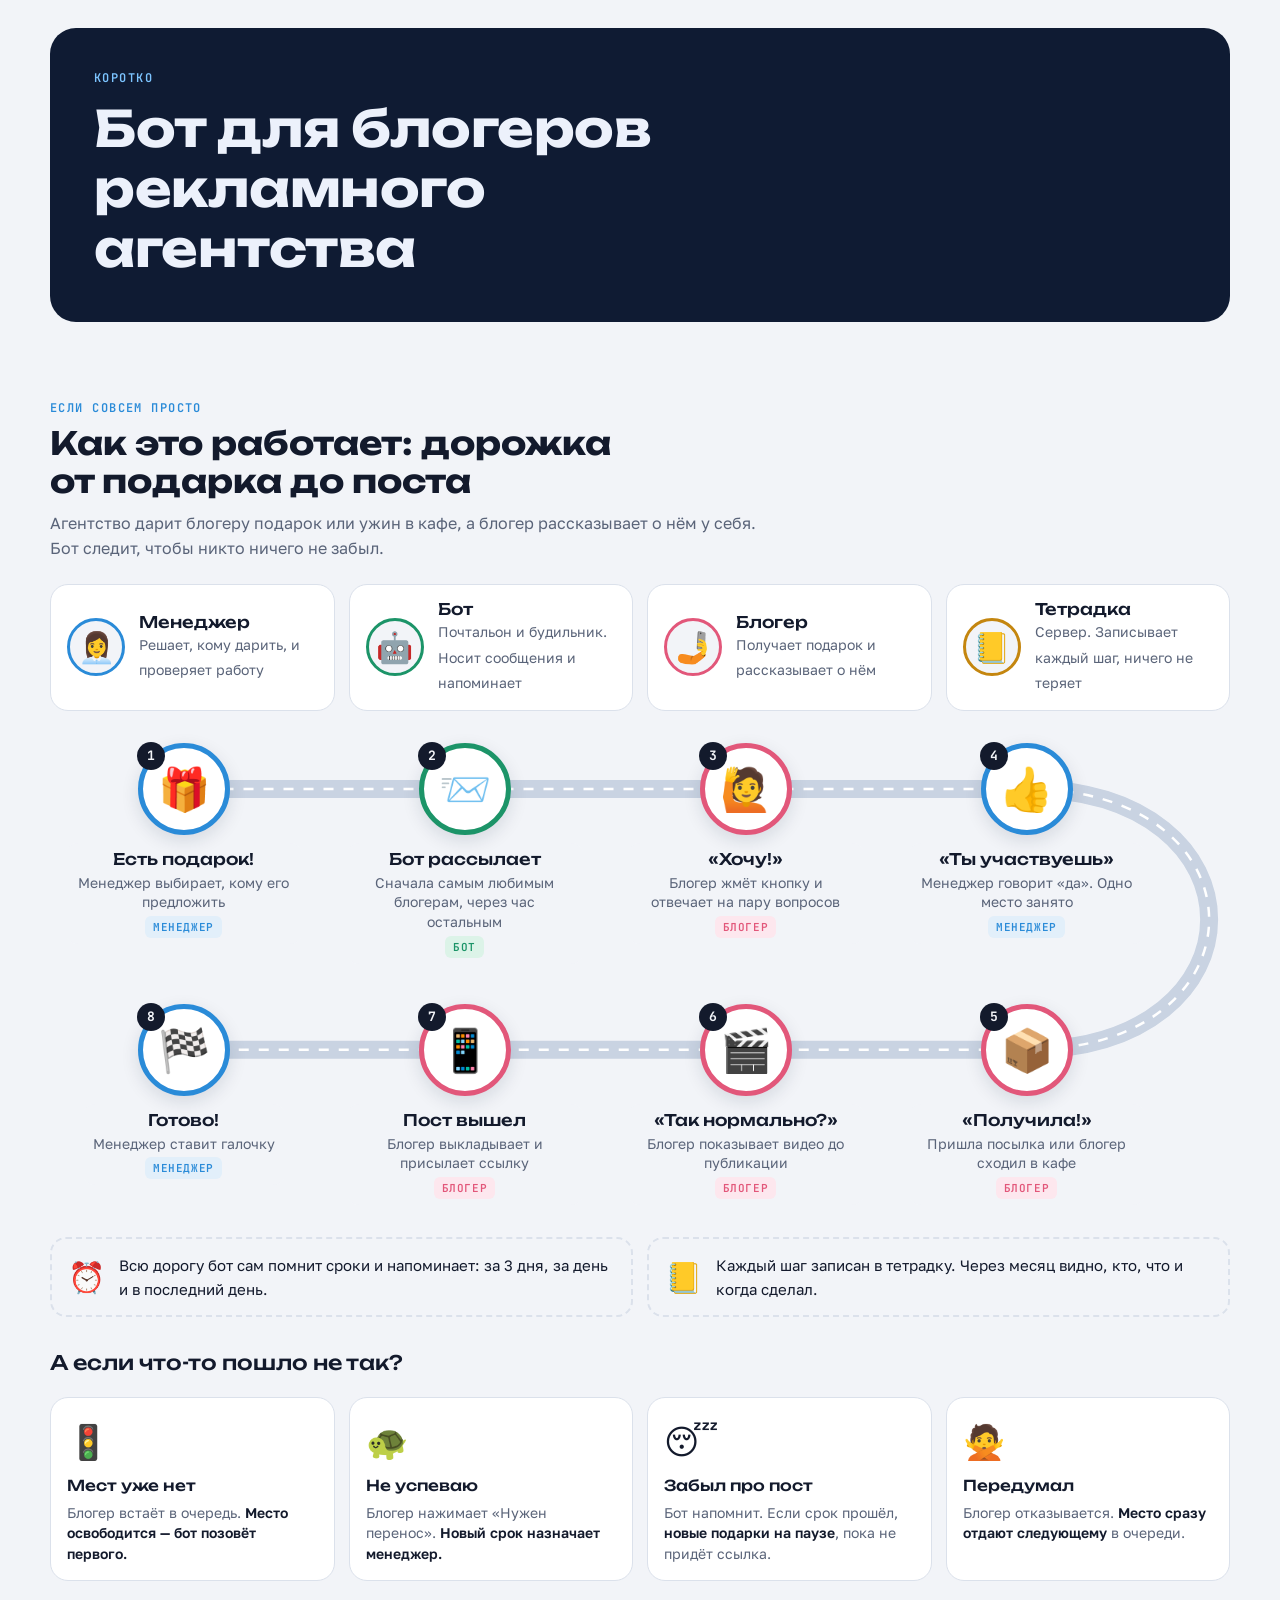
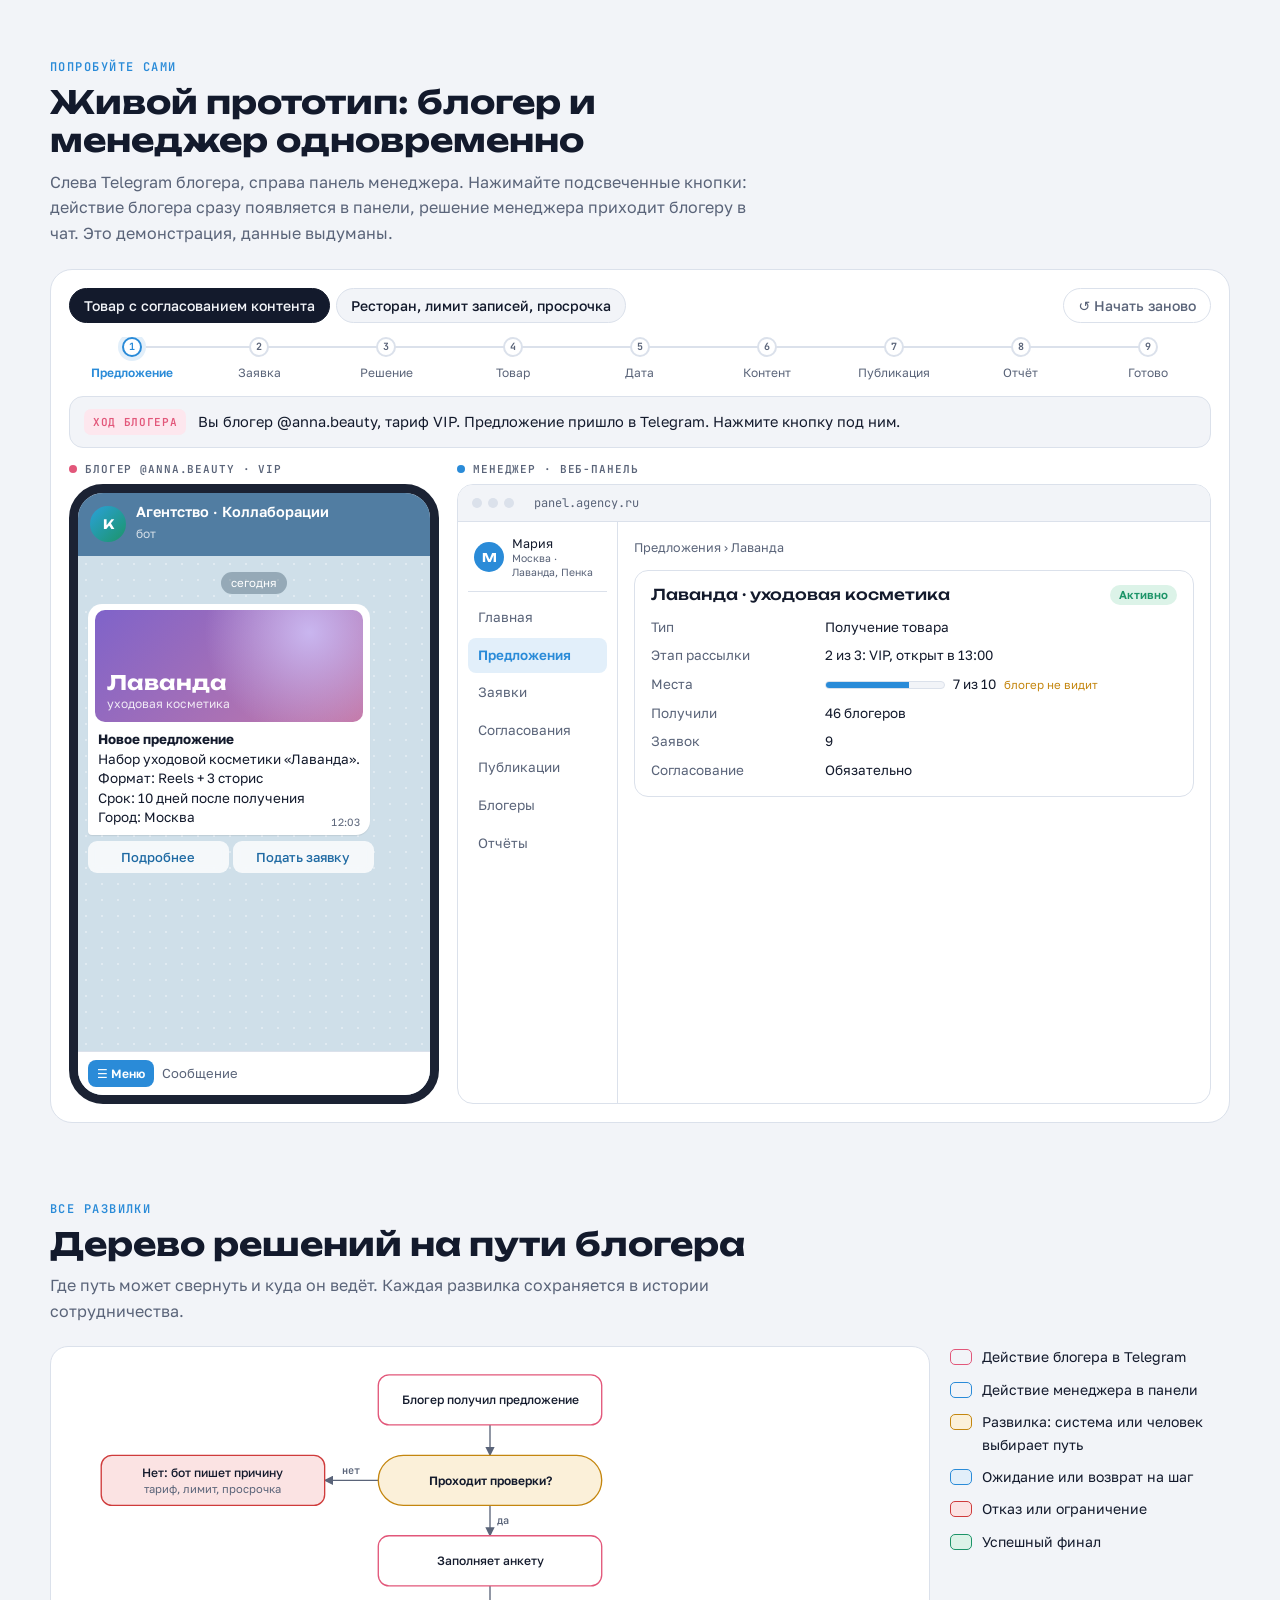
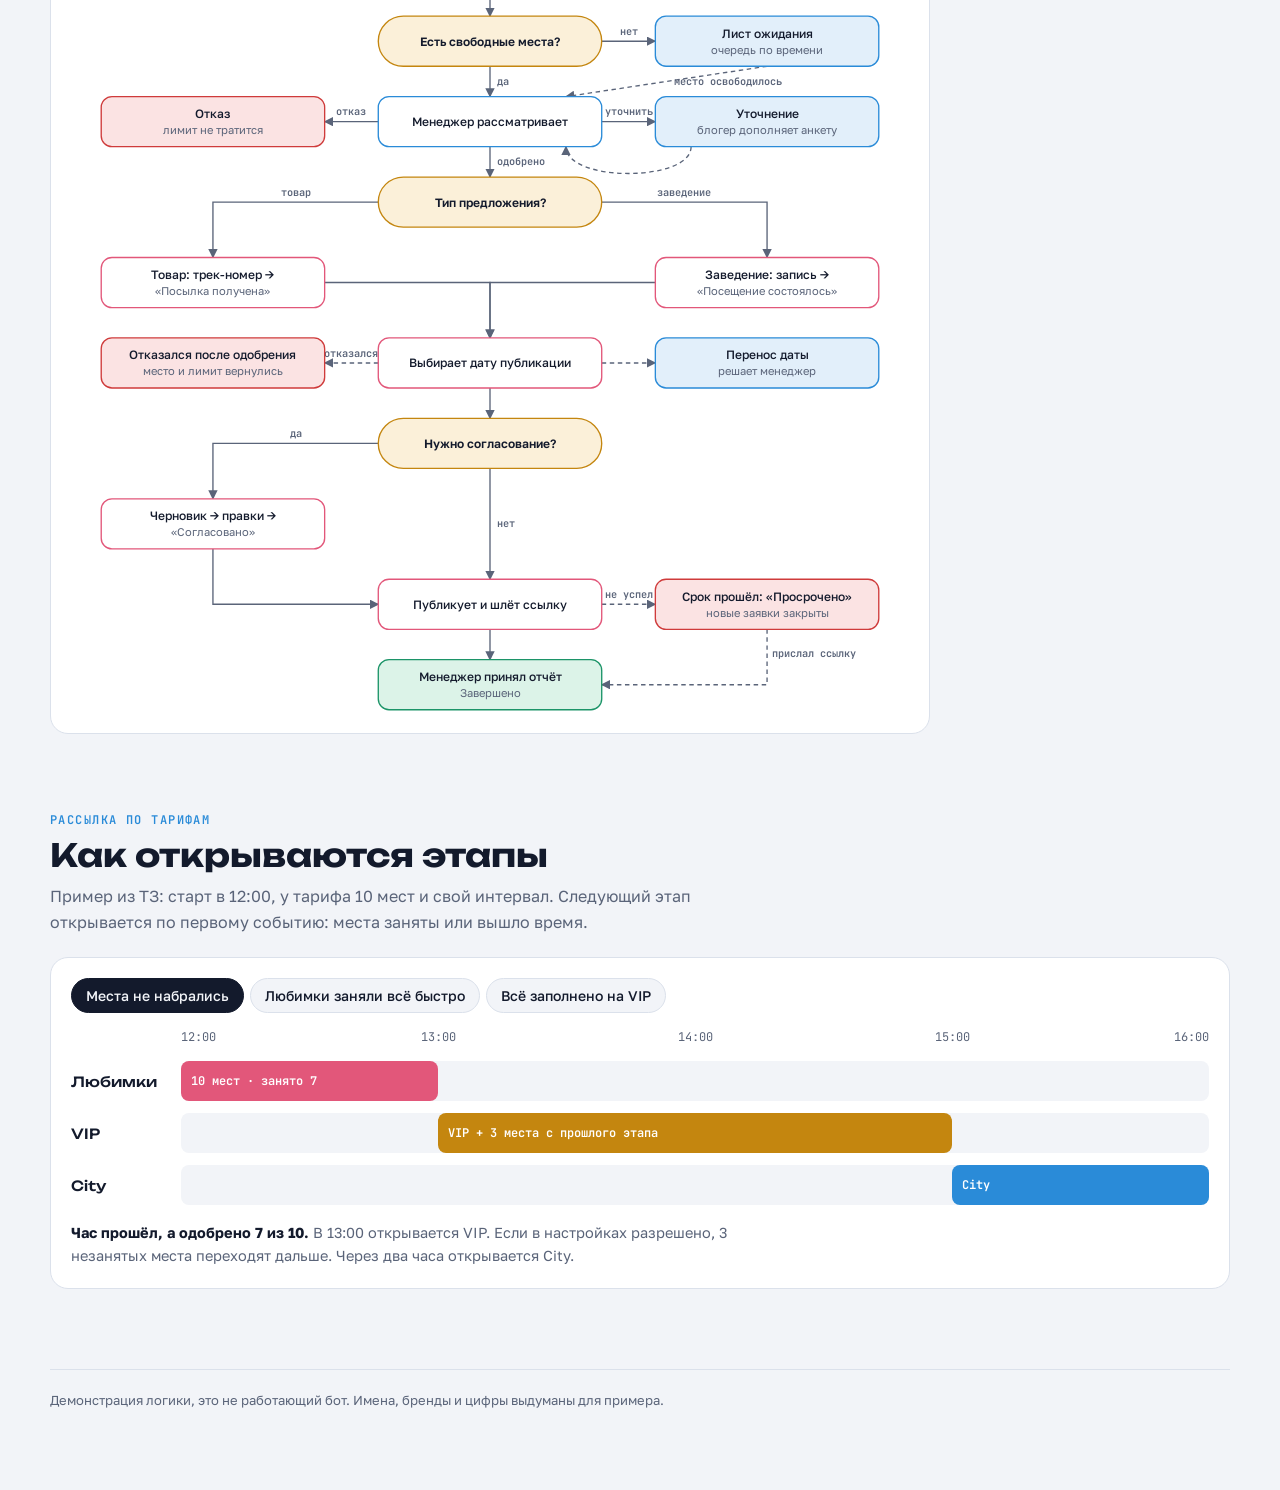
==== short/index.html @ 512594c7 "Короткая версия презентации: дорожка, прототип, дерево, этапы рассылки Co-Authored-By: Claude Opus 5" ====
<!doctype html>
<html lang="ru">
<head>
<meta charset="utf-8">
<meta name="viewport" content="width=device-width, initial-scale=1, viewport-fit=cover">
<style>body{margin:0}[hidden]{display:none!important}img{max-width:100%}</style>
</head>
<body>
<title>Бот для блогеров: коротко</title>
<meta name="claude:viewport-fit-sides" content="cover">
<link rel="preconnect" href="https://fonts.googleapis.com">
<link rel="stylesheet" href="https://fonts.googleapis.com/css2?family=Unbounded:wght@500;700&family=Golos+Text:wght@400;500;600&family=JetBrains+Mono:wght@400;600&display=swap">
<style>
/* Layout: тёмная «карта экосистемы» сверху, затем живой прототип (телефон + панель), карты путей по ролям, дерево развилок, справка */
:root{
  --bg:#f2f4f8; --surface:#ffffff; --ink:#131a2c; --muted:#5a6479; --line:#dbe1eb;
  --sky:#2a8bd8; --sky-soft:#e2effa;
  --coral:#e2577a; --coral-soft:#fde7ee;
  --gold:#c4860f; --gold-soft:#fbf0d9;
  --mint:#1c9468; --mint-soft:#dcf3e8;
  --red:#cf3b3b; --red-soft:#fbe3e3;
  --hero:#0f1b33; --hero-ink:#ecf1fb; --hero-mut:#9eb0cd; --hero-box:rgba(255,255,255,.06); --hero-line:rgba(255,255,255,.16);
  --road:#c9d3e2; --frame:#1b2233; --tg-head:#517da2; --chat:#cfdfe9; --chat-dot:rgba(255,255,255,.35);
  --bubble:#ffffff; --bubble-me:#e1f7cb; --ik:rgba(255,255,255,.78); --ik-ink:#1f6aa3; --sep:rgba(40,70,90,.35);
  --f-display:"Unbounded","Golos Text",system-ui,sans-serif;
  --f-body:"Golos Text",system-ui,-apple-system,"Segoe UI",sans-serif;
  --f-mono:"JetBrains Mono",ui-monospace,Consolas,monospace;
}
@media (prefers-color-scheme:dark){:root:not([data-theme="light"]){
  --bg:#0e121b; --surface:#161c29; --ink:#e6eaf3; --muted:#98a2b7; --line:#283044;
  --sky:#5aaef0; --sky-soft:#152f48; --coral:#f07b98; --coral-soft:#3a1c26;
  --gold:#e2a93b; --gold-soft:#35280e; --mint:#4cc797; --mint-soft:#113226; --red:#ef6b6b; --red-soft:#391616;
  --hero:#0a1426; --frame:#05080f; --tg-head:#24364a; --chat:#0f1a26; --chat-dot:rgba(255,255,255,.04); --road:#2c3850;
  --bubble:#1d2b3a; --bubble-me:#2b5278; --ik:rgba(120,170,220,.16); --ik-ink:#9fd0ff; --sep:rgba(0,0,0,.45); color-scheme:dark}}
:root[data-theme="dark"]{
  --bg:#0e121b; --surface:#161c29; --ink:#e6eaf3; --muted:#98a2b7; --line:#283044;
  --sky:#5aaef0; --sky-soft:#152f48; --coral:#f07b98; --coral-soft:#3a1c26;
  --gold:#e2a93b; --gold-soft:#35280e; --mint:#4cc797; --mint-soft:#113226; --red:#ef6b6b; --red-soft:#391616;
  --hero:#0a1426; --frame:#05080f; --tg-head:#24364a; --chat:#0f1a26; --chat-dot:rgba(255,255,255,.04); --road:#2c3850;
  --bubble:#1d2b3a; --bubble-me:#2b5278; --ik:rgba(120,170,220,.16); --ik-ink:#9fd0ff; --sep:rgba(0,0,0,.45); color-scheme:dark}

*{box-sizing:border-box}
body{background:var(--bg);color:var(--ink);font:16px/1.6 var(--f-body);
  padding-left:max(16px,env(safe-area-inset-left,0px));padding-right:max(16px,env(safe-area-inset-right,0px))}
.wrap{max-width:1180px;margin:0 auto;padding-block:28px 80px;display:flex;flex-direction:column;gap:80px}
h1,h2,h3{font-family:var(--f-display);text-wrap:balance;line-height:1.2;margin:0}
h1{font-size:clamp(28px,4.6vw,50px);font-weight:700;letter-spacing:-.01em}
h2{font-size:clamp(22px,3vw,32px);font-weight:700}
h3{font-size:16px;font-weight:500}
p{margin:0}
button{font-family:inherit}
:focus-visible{outline:2px solid var(--sky);outline-offset:2px}
.eyebrow{font:600 12px/1 var(--f-mono);letter-spacing:.12em;text-transform:uppercase;color:var(--sky)}
section{display:flex;flex-direction:column;gap:22px}
.sec-head{display:flex;flex-direction:column;gap:10px;max-width:72ch}
.sec-head p{color:var(--muted)}
.pill{font:600 11.5px var(--f-body);padding:3px 9px;border-radius:999px;white-space:nowrap;display:inline-block}
.p-new{background:var(--sky-soft);color:var(--sky)} .p-wait{background:var(--gold-soft);color:var(--gold)}
.p-ok{background:var(--mint-soft);color:var(--mint)} .p-bad{background:var(--red-soft);color:var(--red)} .p-mut{background:var(--bg);color:var(--muted);border:1px solid var(--line)}

/* ===== HERO / ЭКОСИСТЕМА ===== */
.hero{background:var(--hero);color:var(--hero-ink);border-radius:26px;padding:clamp(22px,4vw,44px);display:flex;flex-direction:column;gap:34px;color-scheme:dark}
.hero .eyebrow{color:#7cc4ff}
.hero-top{display:grid;grid-template-columns:1.3fr 1fr;gap:28px;align-items:end}
.hero-top p{color:var(--hero-mut);font-size:17px;max-width:56ch}
.hero-top>div{display:flex;flex-direction:column;gap:14px;min-width:0}
.eco{display:grid;grid-template-columns:1fr 70px 1.35fr 70px 1fr 70px 1fr;align-items:stretch}
.node{background:var(--hero-box);border:1px solid var(--hero-line);border-radius:16px;padding:16px;display:flex;flex-direction:column;gap:10px;min-width:0}
.node h3{font-size:14px;color:var(--hero-ink)}
.node .sub{font-size:12.5px;color:var(--hero-mut)}
.node.core{background:rgba(124,196,255,.08);border-color:rgba(124,196,255,.35)}
.ppl{display:flex;flex-direction:column;gap:8px}
.ppl div{display:flex;gap:10px;align-items:center;font-size:13.5px}
.av{width:30px;height:30px;border-radius:50%;display:grid;place-items:center;font:700 12px var(--f-display);color:#fff;flex:0 0 30px}
.av.a{background:#e7ecf6;color:#0f1b33} .av.m{background:#2a8bd8} .av.b{background:#e2577a} .av.t{background:#2aa1da}
.mods{display:flex;flex-wrap:wrap;gap:6px}
.mods span{font-size:12px;padding:4px 8px;border-radius:7px;background:rgba(255,255,255,.07);border:1px solid var(--hero-line)}
.link{display:flex;flex-direction:column;align-items:center;justify-content:center;gap:4px;font:600 10.5px var(--f-mono);color:var(--hero-mut);text-transform:uppercase;letter-spacing:.06em;text-align:center}
.link i{display:block;width:100%;height:2px;background:linear-gradient(90deg,transparent,#7cc4ff,transparent);position:relative}
.link i::before,.link i::after{content:"";position:absolute;top:-4px;border:5px solid transparent}
.link i::after{right:0;border-left-color:#7cc4ff;border-right:0}
.link i::before{left:0;border-right-color:#7cc4ff;border-left:0}
.eco-bottom{display:grid;grid-template-columns:repeat(3,1fr);gap:12px}
.eco-bottom div{border:1px dashed var(--hero-line);border-radius:12px;padding:12px 14px;font-size:13px;color:var(--hero-mut)}
.eco-bottom b{color:var(--hero-ink);font-weight:600;display:block;margin-bottom:2px}
.packets{position:absolute;inset:0;pointer-events:none}

/* ===== ПРОСТАЯ ДОРОЖКА ===== */
.cast{display:grid;grid-template-columns:repeat(4,1fr);gap:14px}
.who{display:flex;gap:14px;align-items:center;background:var(--surface);border:1px solid var(--line);border-radius:18px;padding:14px 16px;min-width:0}
.who .face{flex:0 0 58px;height:58px;border-radius:50%;display:grid;place-items:center;font-size:30px;border:3px solid;background:var(--bg)}
.who b{font:500 16px var(--f-display);display:block}
.who span{font-size:14px;color:var(--muted);line-height:1.4}
.road{position:relative;display:grid;grid-template-columns:repeat(4,1fr);row-gap:40px;column-gap:14px;padding:10px 70px 10px 0}
.road svg.path{position:absolute;inset:0;width:100%;height:100%;overflow:visible;pointer-events:none;z-index:0}
.road .base{stroke:var(--road);stroke-width:18;fill:none;stroke-linecap:round}
.road .dash{stroke:var(--surface);stroke-width:2.5;fill:none;stroke-dasharray:10 10;animation:march 1.2s linear infinite}
@keyframes march{to{stroke-dashoffset:-20}}
.stop{position:relative;z-index:1;display:flex;flex-direction:column;align-items:center;text-align:center;gap:8px;min-width:0}
.stop .ico{width:92px;height:92px;border-radius:50%;display:grid;place-items:center;font-size:42px;background:var(--surface);border:5px solid var(--sky);box-shadow:0 6px 18px rgba(20,30,60,.12);position:relative}
.stop .ico em{position:absolute;top:-6px;left:-6px;width:28px;height:28px;border-radius:50%;background:var(--ink);color:var(--bg);font:700 13px/28px var(--f-mono);font-style:normal}
.stop[data-w="b"] .ico{border-color:var(--coral)} .stop[data-w="t"] .ico{border-color:var(--mint)}
.stop .txt{background:var(--bg);border-radius:12px;padding:6px 10px;display:flex;flex-direction:column;gap:4px;align-items:center}
.stop b{font:500 16px/1.25 var(--f-display)}
.stop p{font-size:14px;color:var(--muted);line-height:1.4;max-width:24ch}
.tag{font:600 11px var(--f-mono);letter-spacing:.06em;text-transform:uppercase;padding:4px 8px;border-radius:6px}
.tag.m{background:var(--sky-soft);color:var(--sky)} .tag.b{background:var(--coral-soft);color:var(--coral)} .tag.t{background:var(--mint-soft);color:var(--mint)}
.road .stop:nth-child(6){grid-row:2;grid-column:4} .road .stop:nth-child(7){grid-row:2;grid-column:3}
.road .stop:nth-child(8){grid-row:2;grid-column:2} .road .stop:nth-child(9){grid-row:2;grid-column:1}
.always{display:grid;grid-template-columns:1fr 1fr;gap:14px}
.always div{display:flex;gap:14px;align-items:center;border:2px dashed var(--line);border-radius:16px;padding:14px 16px;font-size:15px}
.always i{font-style:normal;font-size:30px}
.oops{display:grid;grid-template-columns:repeat(4,1fr);gap:14px}
.oops div{background:var(--surface);border:1px solid var(--line);border-radius:18px;padding:16px;display:flex;flex-direction:column;gap:8px;min-width:0}
.oops i{font-style:normal;font-size:34px}
.oops b{font:500 15px var(--f-display)}
.oops p{font-size:14px;color:var(--muted);line-height:1.45}
.oops p strong{color:var(--ink);font-weight:600}
@media (max-width:900px){
  .cast,.oops{grid-template-columns:1fr 1fr}
  .always{grid-template-columns:1fr}
  .road{grid-template-columns:1fr;row-gap:22px;padding:0}
  .road .stop:nth-child(n){grid-row:auto;grid-column:1}
  .stop{flex-direction:row;text-align:left;align-items:center}
  .stop .ico{flex:0 0 76px;width:76px;height:76px;font-size:34px}
  .stop .ico em{left:auto;right:-6px}
  .stop .txt{align-items:flex-start}
  .stop p{max-width:none}
}
@media (max-width:520px){.cast,.oops{grid-template-columns:1fr}}

/* ===== ПРОТОТИП ===== */
.sim{background:var(--surface);border:1px solid var(--line);border-radius:22px;padding:18px;display:flex;flex-direction:column;gap:14px}
.sim-top{display:flex;flex-wrap:wrap;gap:10px;align-items:center;justify-content:space-between}
.seg{display:flex;gap:6px;flex-wrap:wrap}
.seg button{font:500 14px var(--f-body);padding:8px 14px;border-radius:999px;border:1px solid var(--line);background:var(--bg);color:var(--ink);cursor:pointer}
.seg button[aria-pressed="true"]{background:var(--ink);color:var(--bg);border-color:var(--ink)}
.restart{font:500 14px var(--f-body);padding:8px 14px;border-radius:999px;border:1px solid var(--line);background:transparent;color:var(--muted);cursor:pointer}
.progress-scroll{overflow-x:auto}
.progress{display:grid;grid-template-columns:repeat(9,minmax(78px,1fr));min-width:700px}
.pg{display:flex;flex-direction:column;align-items:center;gap:6px;font-size:12px;color:var(--muted);position:relative;text-align:center}
.pg::before{content:"";position:absolute;top:9px;left:-50%;width:100%;height:2px;background:var(--line);z-index:0}
.pg:first-child::before{content:none}
.pg i{width:20px;height:20px;border-radius:50%;border:2px solid var(--line);background:var(--surface);z-index:1;display:grid;place-items:center;font:700 10px var(--f-mono);font-style:normal}
.pg.done{color:var(--ink)} .pg.done i{background:var(--mint);border-color:var(--mint);color:#fff}
.pg.done::before,.pg.cur::before{background:var(--mint)}
.pg.cur{color:var(--sky);font-weight:600} .pg.cur i{border-color:var(--sky);box-shadow:0 0 0 4px var(--sky-soft)}
.pg.skip{opacity:.45;text-decoration:line-through}
.hintbar{display:flex;gap:12px;align-items:center;padding:12px 14px;border-radius:14px;background:var(--bg);border:1px solid var(--line);min-height:52px}
.turn{font:600 11px var(--f-mono);letter-spacing:.06em;text-transform:uppercase;padding:6px 9px;border-radius:7px;white-space:nowrap}
.turn.b{background:var(--coral-soft);color:var(--coral)} .turn.m{background:var(--sky-soft);color:var(--sky)} .turn.e{background:var(--mint-soft);color:var(--mint)}
.hint{font-size:14.5px}
.sim-body{display:grid;grid-template-columns:minmax(300px,370px) minmax(0,1fr);gap:18px;align-items:start}
.side-label{font:600 11px var(--f-mono);letter-spacing:.08em;text-transform:uppercase;color:var(--muted);margin-bottom:8px;display:flex;align-items:center;gap:8px}
.side-label i{width:8px;height:8px;border-radius:50%}

/* телефон */
.tgp{border:9px solid var(--frame);border-radius:34px;overflow:hidden;display:flex;flex-direction:column;height:620px;background:var(--chat)}
.tgp-head{background:var(--tg-head);color:#fff;display:flex;gap:10px;padding:10px 12px;align-items:center}
.tgp-head .av{width:36px;height:36px;flex-basis:36px;background:linear-gradient(135deg,#2aa1da,#1c9468);font-size:13px}
.tgp-head b{font-size:14.5px;font-weight:600;display:block;line-height:1.2}
.tgp-head small{font-size:12px;opacity:.75}
.tgp-chat{flex:1;overflow-y:auto;padding:12px 10px;display:flex;flex-direction:column;gap:6px;
  background-color:var(--chat);background-image:radial-gradient(var(--chat-dot) 1.2px,transparent 1.3px);background-size:16px 16px;scroll-behavior:smooth}
.bb{max-width:86%;padding:7px 10px 6px;border-radius:14px;font-size:13.5px;line-height:1.45;color:var(--ink);box-shadow:0 1px 1px rgba(0,0,0,.08);animation:pop .22s ease-out}
.bb.bot{align-self:flex-start;background:var(--bubble);border-bottom-left-radius:4px}
.bb.me{align-self:flex-end;background:var(--bubble-me);border-bottom-right-radius:4px}
.bb .tm{float:right;font-size:10.5px;color:var(--muted);margin:7px 0 -2px 10px;font-variant-numeric:tabular-nums}
.bb i{font-style:italic}
.ikb{align-self:flex-start;width:86%;display:grid;grid-template-columns:repeat(2,1fr);gap:4px;animation:pop .22s ease-out}
.ikb button{background:var(--ik);color:var(--ik-ink);border:0;border-radius:9px;padding:8px 6px;font:500 13px var(--f-body);cursor:pointer;backdrop-filter:blur(4px)}
.ikb button.full{grid-column:1/-1}
.ikb button:hover{filter:brightness(1.08)}
.ikb.used button{opacity:.4;pointer-events:none}
.ikb.live button{animation:glow 1.6s ease-in-out infinite}
.sep{align-self:center;font-size:11.5px;background:var(--sep);color:#fff;padding:2px 10px;border-radius:999px;margin:4px 0}
.typing{align-self:flex-start;background:var(--bubble);border-radius:14px;padding:10px 12px;display:flex;gap:4px}
.typing span{width:6px;height:6px;border-radius:50%;background:var(--muted);animation:blink 1s infinite}
.typing span:nth-child(2){animation-delay:.15s}.typing span:nth-child(3){animation-delay:.3s}
.offer-img{height:112px;border-radius:10px;margin:-1px -3px 8px;display:flex;flex-direction:column;justify-content:flex-end;padding:10px 12px;color:#fff}
.offer-img span{font:700 20px var(--f-display)} .offer-img small{font-size:12px;opacity:.85}
.og{background:radial-gradient(circle at 80% 20%,#c9b6ef,transparent 45%),linear-gradient(135deg,#7f63c9,#c57aa8)}
.or{background:radial-gradient(circle at 75% 25%,#f0c48a,transparent 45%),linear-gradient(135deg,#b06a32,#5a3018)}
.thumb{width:190px;max-width:100%;height:110px;border-radius:10px;background:linear-gradient(135deg,#283a52,#101826);display:grid;place-items:center;color:#fff;font-size:26px;margin-bottom:6px}
.thumb.img{background:linear-gradient(135deg,#e7eef7,#c7d6e8);color:#33465f;font-size:12px}
.fname{font-size:12px;color:var(--muted)}
.tgp-input{display:flex;align-items:center;gap:8px;padding:8px 10px;background:var(--surface);border-top:1px solid var(--line);font-size:13px;color:var(--muted)}
.tgp-input .menu{background:var(--sky);color:#fff;border-radius:8px;padding:4px 9px;font-weight:600;font-size:12px}

/* панель */
.pn{border:1px solid var(--line);border-radius:16px;overflow:hidden;background:var(--surface);display:flex;flex-direction:column;min-width:0;min-height:620px}
.pn-bar{display:flex;gap:6px;align-items:center;padding:10px 14px;border-bottom:1px solid var(--line);font:12px var(--f-mono);color:var(--muted);background:var(--bg)}
.pn-bar i{width:10px;height:10px;border-radius:50%;background:var(--line)}
.pn-grid{display:grid;grid-template-columns:160px minmax(0,1fr);flex:1}
.pn-side{border-right:1px solid var(--line);padding:14px 10px;display:flex;flex-direction:column;gap:2px;font-size:13.5px}
.pn-side .me{display:flex;gap:8px;align-items:center;padding:0 6px 12px;margin-bottom:6px;border-bottom:1px solid var(--line);font-size:12.5px;line-height:1.3}
.pn-side .me small{color:var(--muted);display:block}
.pn-side span.t{padding:7px 10px;border-radius:8px;color:var(--muted);display:flex;justify-content:space-between}
.pn-side span.t.on{background:var(--sky-soft);color:var(--sky);font-weight:600}
.pn-side span.t em{font-style:normal;font:600 11px var(--f-mono);background:var(--coral);color:#fff;border-radius:999px;padding:1px 6px}
.pn-main{padding:16px;display:flex;flex-direction:column;gap:12px;min-width:0}
.pn-main.flash{animation:flash .7s ease-out}
.crumb{font-size:12.5px;color:var(--muted)}
.pcard{border:1px solid var(--line);border-radius:14px;padding:14px 16px;display:flex;flex-direction:column;gap:12px}
.pc-h{display:flex;justify-content:space-between;gap:10px;align-items:center;flex-wrap:wrap}
.pc-h b{font:500 15px var(--f-display)}
dl.kv{display:grid;grid-template-columns:minmax(110px,160px) minmax(0,1fr);gap:7px 14px;margin:0;font-size:13.5px}
dl.kv dt{color:var(--muted)} dl.kv dd{margin:0;min-width:0;overflow-wrap:anywhere}
.seats{display:inline-flex;align-items:center;gap:8px;flex-wrap:wrap}
.seat-bar{width:120px;height:8px;border-radius:99px;background:var(--bg);border:1px solid var(--line);overflow:hidden;display:inline-block}
.seat-bar i{display:block;height:100%;background:var(--sky);transition:width .5s}
.seats em{font-style:normal;font-size:11.5px;color:var(--gold)}
.input{border:1px solid var(--line);border-radius:8px;padding:6px 10px;font:13px var(--f-mono);background:var(--bg);display:inline-block}
.vers{display:flex;gap:10px;flex-wrap:wrap}
.ver{border:1px solid var(--line);border-radius:10px;padding:8px;display:flex;flex-direction:column;gap:4px;font-size:12.5px;width:170px}
.ver .thumb{width:100%;height:80px;font-size:20px;margin:0}
.ver.old{opacity:.6}
.note{font-size:12.5px;color:var(--muted);border-left:3px solid var(--gold);padding-left:10px}
.hist{margin:0;padding-left:18px;font-size:13px;color:var(--muted);display:flex;flex-direction:column;gap:3px;font-variant-numeric:tabular-nums}
.pacts{display:flex;gap:8px;flex-wrap:wrap}
.pacts button{font:600 13.5px var(--f-body);padding:9px 14px;border-radius:10px;border:1px solid var(--line);background:var(--surface);color:var(--ink);cursor:pointer}
.pacts .a-ok{background:var(--mint);border-color:var(--mint);color:#fff}
.pacts .a-warn{background:var(--gold);border-color:var(--gold);color:#fff}
.pacts .a-bad{color:var(--red);border-color:var(--red)}
.pacts.live .a-ok,.pacts.live .a-warn{animation:glow 1.6s ease-in-out infinite}
.mini{width:100%;border-collapse:collapse;font-size:13px}
.mini th{text-align:left;font:600 10.5px var(--f-mono);letter-spacing:.06em;text-transform:uppercase;color:var(--muted);padding:6px 8px;border-bottom:1px solid var(--line)}
.mini td{padding:7px 8px;border-bottom:1px solid var(--line);font-variant-numeric:tabular-nums}
.mini tr.hl td{background:var(--sky-soft)}
.tbl-scroll{overflow-x:auto}

@keyframes pop{from{transform:translateY(6px);opacity:.3}to{transform:none;opacity:1}}
@keyframes glow{0%,100%{box-shadow:0 0 0 0 rgba(42,139,216,0)}50%{box-shadow:0 0 0 5px rgba(42,139,216,.28)}}
@keyframes blink{0%,100%{opacity:.25}50%{opacity:1}}
@keyframes flash{from{background:var(--sky-soft)}to{background:transparent}}
@media (prefers-reduced-motion:reduce){*{animation:none!important;transition:none!important;scroll-behavior:auto!important}}

/* ===== ПУТИ ПО РОЛЯМ ===== */
.roles{display:flex;gap:6px;flex-wrap:wrap}
.jr-scroll{overflow-x:auto;border:1px solid var(--line);border-radius:18px;background:var(--surface)}
.jr{display:grid;min-width:1000px}
.jr .c{padding:12px 14px;border-bottom:1px solid var(--line);border-right:1px solid var(--line);font-size:13.5px;line-height:1.5;min-width:0}
.jr .rl{font:600 11px var(--f-mono);letter-spacing:.06em;text-transform:uppercase;color:var(--muted);background:var(--bg);position:sticky;left:0;z-index:1}
.jr .hd{display:flex;flex-direction:column;gap:6px;background:var(--bg)}
.jr .hd b{font:500 14px var(--f-display)}
.jr .hd .n{width:24px;height:24px;border-radius:50%;display:grid;place-items:center;font:700 11px var(--f-mono);color:#fff}
.jr .where{font:600 12px var(--f-mono)}
.jr .risk{color:var(--muted)}
.jr .risk b{display:block;color:var(--red);font-weight:600}
.jr .risk span{display:block;color:var(--mint);font-weight:500}
.jr .last{border-bottom:0}

/* ===== ДЕРЕВО ===== */
.tree-wrap{display:grid;grid-template-columns:minmax(0,1fr) 280px;gap:20px;align-items:start}
.tree-scroll{overflow-x:auto;background:var(--surface);border:1px solid var(--line);border-radius:18px;padding:10px}
.tree-scroll svg{display:block;min-width:760px;width:100%;height:auto}
.tn rect{fill:var(--surface);stroke:var(--line);stroke-width:1.5}
.tn text{fill:var(--ink);font:500 13.5px var(--f-body)}
.tn.k-b rect{stroke:var(--coral)} .tn.k-m rect{stroke:var(--sky)}
.tn.k-d rect{fill:var(--gold-soft);stroke:var(--gold)} .tn.k-d text{font-weight:600}
.tn.k-bad rect{fill:var(--red-soft);stroke:var(--red)} .tn.k-ok rect{fill:var(--mint-soft);stroke:var(--mint)} .tn.k-w rect{fill:var(--sky-soft);stroke:var(--sky)}
.te{stroke:var(--muted);stroke-width:1.5;fill:none}
.te.d{stroke-dasharray:5 4}
.tl-lbl{fill:var(--muted);font:600 11.5px var(--f-mono)}
.arrowhead{fill:var(--muted)}
.legend{display:flex;flex-direction:column;gap:10px;font-size:14px}
.legend div{display:flex;gap:10px;align-items:flex-start}
.legend i{flex:0 0 22px;height:16px;border-radius:5px;border:1.5px solid;margin-top:3px}

/* ===== ЭТАПЫ РАССЫЛКИ ===== */
.stage-box{background:var(--surface);border:1px solid var(--line);border-radius:18px;padding:20px;display:flex;flex-direction:column;gap:16px}
.tl-scroll{overflow-x:auto}
.tl{min-width:620px;display:grid;grid-template-columns:110px 1fr;row-gap:12px;font-variant-numeric:tabular-nums}
.tl .lbl{font:500 14px var(--f-display);align-self:center}
.tl .track{position:relative;height:40px;background:var(--bg);border-radius:8px}
.tl .bar{position:absolute;top:0;bottom:0;border-radius:8px;display:flex;align-items:center;padding:0 10px;font:600 12px var(--f-mono);color:#fff;white-space:nowrap;overflow:hidden;transition:left .4s,width .4s}
.tl .axis{position:relative;height:20px;font:12px var(--f-mono);color:var(--muted)}
.tl .axis span{position:absolute;transform:translateX(-50%)}
.b1{background:var(--coral)} .b2{background:var(--gold)} .b3{background:var(--sky)}
.stage-note{font-size:14.5px;color:var(--muted);max-width:78ch}
.stage-note b{color:var(--ink)}

/* ===== TELEGRAM, ЭТАПЫ, ВОПРОСЫ ===== */
.tg-grid{display:grid;grid-template-columns:repeat(2,1fr);gap:14px}
.tg{background:var(--surface);border:1px solid var(--line);border-radius:14px;padding:16px 18px;display:flex;flex-direction:column;gap:8px;min-width:0}
.tg h3{font-size:15px} .tg p{font-size:14px;color:var(--muted)}
.tg .fix{font-size:13.5px;color:var(--ink);border-top:1px dashed var(--line);padding-top:8px}
.tg .fix::before{content:"Как учтём: ";font-weight:600;color:var(--mint)}
.num{font:600 13px var(--f-mono);color:var(--sky)}
.phases{display:grid;grid-template-columns:repeat(3,1fr);gap:14px}
.phase{background:var(--surface);border:1px solid var(--line);border-radius:14px;padding:18px;display:flex;flex-direction:column;gap:10px}
.phase ul{margin:0;padding-left:18px;font-size:14px;color:var(--muted);display:flex;flex-direction:column;gap:4px}
.phase .tests{font:12px var(--f-mono);color:var(--muted)}
.chip{display:inline-flex;font:600 11px/1 var(--f-mono);letter-spacing:.06em;text-transform:uppercase;padding:6px 8px;border-radius:6px;align-self:flex-start}
.ch-1{background:var(--sky-soft);color:var(--sky)} .ch-2{background:var(--mint-soft);color:var(--mint)} .ch-3{background:var(--gold-soft);color:var(--gold)}
.exp{display:grid;grid-template-columns:repeat(3,1fr);gap:14px}
.exp div{border-top:3px solid var(--mint);padding-top:12px;display:flex;flex-direction:column;gap:6px}
.exp b{font-family:var(--f-display);font-weight:500;font-size:15px}
.exp p{font-size:14px;color:var(--muted)}
.qbar{display:flex;gap:12px;align-items:center;flex-wrap:wrap}
.btn{font:600 14px var(--f-body);padding:10px 16px;border-radius:10px;border:0;background:var(--ink);color:var(--bg);cursor:pointer}
.qstatus{font-size:13px;color:var(--muted)}
.qgroups{display:grid;grid-template-columns:repeat(2,1fr);gap:16px}
.qg{background:var(--surface);border:1px solid var(--line);border-radius:14px;padding:16px 18px;display:flex;flex-direction:column;gap:10px;min-width:0}
.qg h3{font-size:15px}
.qg ol{margin:0;padding-left:20px;display:flex;flex-direction:column;gap:8px;font-size:14.5px}
.qg li small{display:block;color:var(--muted);font-size:13px}
.flow{display:grid;grid-template-columns:repeat(5,1fr);gap:10px}
.flow div{background:var(--surface);border:1px solid var(--line);border-radius:14px;padding:12px 14px;display:flex;flex-direction:column;gap:4px;min-width:0}
.flow i{font:700 12px/24px var(--f-mono);font-style:normal;width:24px;height:24px;border-radius:50%;background:var(--ink);color:var(--bg);text-align:center}
.flow b{font:500 14px var(--f-display)} .flow span{font-size:13px;color:var(--muted);line-height:1.4}
.plan-tools{display:flex;justify-content:flex-end}
.pstage{display:flex;flex-direction:column;gap:8px}
.pstage-h{display:flex;flex-direction:column;gap:6px;margin:14px 0 6px}
.pstage-h h3{font-size:20px} .pstage-h p{color:var(--muted);font-size:14.5px;max-width:72ch}
.ch-0{background:var(--bg);color:var(--ink);border:1px solid var(--line)}
details.fn{background:var(--surface);border:1px solid var(--line);border-radius:12px}
details.fn summary{cursor:pointer;list-style:none;padding:13px 16px;display:flex;gap:12px;align-items:center;font:500 15px var(--f-body)}
details.fn summary::-webkit-details-marker{display:none}
details.fn summary::after{content:"+";margin-left:auto;font:600 18px var(--f-mono);color:var(--muted)}
details.fn[open] summary::after{content:"−"}
details.fn[open] summary{border-bottom:1px solid var(--line)}
.fn-n{font:600 12px var(--f-mono);color:var(--sky);min-width:30px}
.fn-b{display:grid;grid-template-columns:1fr 1.5fr 1fr;gap:18px;padding:14px 16px 16px}
.fn-b>div{display:flex;flex-direction:column;gap:6px;min-width:0}
.fn-b b{font:600 11px var(--f-mono);letter-spacing:.06em;text-transform:uppercase;color:var(--muted)}
.fn-b p,.fn-b ol{font-size:14px;margin:0;line-height:1.5}
.fn-b ol{padding-left:18px;display:flex;flex-direction:column;gap:4px}
.fn-b .need{grid-column:1/-1;background:var(--gold-soft);border-radius:10px;padding:10px 12px}
.fn-b .need b{color:var(--gold)}
.after{border:2px dashed var(--line);border-radius:14px;padding:14px 16px;display:flex;flex-direction:column;gap:4px;margin-top:10px}
.after b{font:500 16px var(--f-display)} .after p{color:var(--muted);font-size:14.5px}
@media (max-width:900px){.flow{grid-template-columns:1fr 1fr}.fn-b{grid-template-columns:1fr}}
@media (max-width:520px){.flow{grid-template-columns:1fr}}
.agroups{display:grid;grid-template-columns:repeat(2,1fr);gap:16px}
.ag{background:var(--surface);border:1px solid var(--line);border-radius:14px;padding:16px 18px;display:flex;flex-direction:column;gap:12px;min-width:0}
.ag h3{font-size:15px}
.ag ol{margin:0;padding-left:22px;display:flex;flex-direction:column;gap:12px;font-size:14px}
.ag li{color:var(--muted)}
.ag li b{display:block;color:var(--ink);font-weight:600;font-size:14.5px}
.ag li span{display:block;font-size:13.5px;margin-top:2px}
.ag li span::before{content:"→ ";color:var(--mint);font-weight:600}
.ag li.warn span::before{content:"⚠ ";color:var(--gold)}
.qg.follow{border-color:var(--gold)}
@media (max-width:980px){.agroups{grid-template-columns:1fr}}
textarea#qtext{width:100%;min-height:120px;font:13px var(--f-mono);border-radius:10px;border:1px solid var(--line);background:var(--surface);color:var(--ink);padding:10px}
footer{color:var(--muted);font-size:13px;border-top:1px solid var(--line);padding-top:20px}

@media (max-width:980px){
  .eco{grid-template-columns:1fr;gap:0}
  .link{flex-direction:row;padding:10px 0}
  .link i{width:2px;height:28px;background:linear-gradient(180deg,transparent,#7cc4ff,transparent)}
  .link i::before,.link i::after{content:none}
  .hero-top,.eco-bottom,.tree-wrap,.tg-grid,.phases,.exp,.qgroups{grid-template-columns:1fr}
  .sim-body{grid-template-columns:1fr}
  .tgp{max-width:380px;width:100%;margin:0 auto;height:560px}
}
@media (max-width:640px){
  .pn-grid{grid-template-columns:1fr}
  .pn-side{flex-direction:row;overflow-x:auto;border-right:0;border-bottom:1px solid var(--line);gap:4px}
  .pn-side .me{display:none}
  .pn-side span.t{white-space:nowrap}
  dl.kv{grid-template-columns:1fr;gap:2px}
  dl.kv dd{margin-bottom:6px}
}
</style>

<div class="wrap">

<!-- ===== ЭКОСИСТЕМА ===== -->
<header class="hero">
  <div class="hero-top">
    <div>
      <span class="eyebrow">Коротко</span>
      <h1>Бот для блогеров рекламного агентства</h1>
    </div>
  </div>
</header>

<!-- ===== ПРОСТО ===== -->
<section id="simple">
  <div class="sec-head">
    <span class="eyebrow">Если совсем просто</span>
    <h2>Как это работает: дорожка от подарка до поста</h2>
    <p>Агентство дарит блогеру подарок или ужин в кафе, а блогер рассказывает о нём у себя. Бот следит, чтобы никто ничего не забыл.</p>
  </div>

  <div class="cast">
    <div class="who"><span class="face" style="border-color:var(--sky)">👩‍💼</span><div><b>Менеджер</b><span>Решает, кому дарить, и проверяет работу</span></div></div>
    <div class="who"><span class="face" style="border-color:var(--mint)">🤖</span><div><b>Бот</b><span>Почтальон и будильник. Носит сообщения и напоминает</span></div></div>
    <div class="who"><span class="face" style="border-color:var(--coral)">🤳</span><div><b>Блогер</b><span>Получает подарок и рассказывает о нём</span></div></div>
    <div class="who"><span class="face" style="border-color:var(--gold)">📒</span><div><b>Тетрадка</b><span>Сервер. Записывает каждый шаг, ничего не теряет</span></div></div>
  </div>

  <div class="road" id="road">
    <svg class="path" aria-hidden="true"><path class="base"/><path class="dash"/></svg>
    <div class="stop" data-w="m"><div class="ico">🎁<em>1</em></div><div class="txt"><b>Есть подарок!</b><p>Менеджер выбирает, кому его предложить</p><span class="tag m">менеджер</span></div></div>
    <div class="stop" data-w="t"><div class="ico">📨<em>2</em></div><div class="txt"><b>Бот рассылает</b><p>Сначала самым любимым блогерам, через час остальным</p><span class="tag t">бот</span></div></div>
    <div class="stop" data-w="b"><div class="ico">🙋<em>3</em></div><div class="txt"><b>«Хочу!»</b><p>Блогер жмёт кнопку и отвечает на пару вопросов</p><span class="tag b">блогер</span></div></div>
    <div class="stop" data-w="m"><div class="ico">👍<em>4</em></div><div class="txt"><b>«Ты участвуешь»</b><p>Менеджер говорит «да». Одно место занято</p><span class="tag m">менеджер</span></div></div>
    <div class="stop" data-w="b"><div class="ico">📦<em>5</em></div><div class="txt"><b>«Получила!»</b><p>Пришла посылка или блогер сходил в кафе</p><span class="tag b">блогер</span></div></div>
    <div class="stop" data-w="b"><div class="ico">🎬<em>6</em></div><div class="txt"><b>«Так нормально?»</b><p>Блогер показывает видео до публикации</p><span class="tag b">блогер</span></div></div>
    <div class="stop" data-w="b"><div class="ico">📱<em>7</em></div><div class="txt"><b>Пост вышел</b><p>Блогер выкладывает и присылает ссылку</p><span class="tag b">блогер</span></div></div>
    <div class="stop" data-w="m"><div class="ico">🏁<em>8</em></div><div class="txt"><b>Готово!</b><p>Менеджер ставит галочку</p><span class="tag m">менеджер</span></div></div>
  </div>

  <div class="always">
    <div><i>⏰</i><span>Всю дорогу бот сам помнит сроки и напоминает: за 3 дня, за день и в последний день.</span></div>
    <div><i>📒</i><span>Каждый шаг записан в тетрадку. Через месяц видно, кто, что и когда сделал.</span></div>
  </div>

  <div class="sec-head" style="margin-top:12px"><h3 style="font-size:20px">А если что-то пошло не так?</h3></div>
  <div class="oops">
    <div><i>🚦</i><b>Мест уже нет</b><p>Блогер встаёт в очередь. <strong>Место освободится — бот позовёт первого.</strong></p></div>
    <div><i>🐢</i><b>Не успеваю</b><p>Блогер нажимает «Нужен перенос». <strong>Новый срок назначает менеджер.</strong></p></div>
    <div><i>😴</i><b>Забыл про пост</b><p>Бот напомнит. Если срок прошёл, <strong>новые подарки на паузе</strong>, пока не придёт ссылка.</p></div>
    <div><i>🙅</i><b>Передумал</b><p>Блогер отказывается. <strong>Место сразу отдают следующему</strong> в очереди.</p></div>
  </div>
</section>

<!-- ===== ПРОТОТИП ===== -->
<section id="try">
  <div class="sec-head">
    <span class="eyebrow">Попробуйте сами</span>
    <h2>Живой прототип: блогер и менеджер одновременно</h2>
    <p>Слева Telegram блогера, справа панель менеджера. Нажимайте подсвеченные кнопки: действие блогера сразу появляется в панели, решение менеджера приходит блогеру в чат. Это демонстрация, данные выдуманы.</p>
  </div>

  <div class="sim">
    <div class="sim-top">
      <div class="seg" role="group" aria-label="Сценарий">
        <button type="button" id="sc-g" data-sc="g" aria-pressed="true">Товар с согласованием контента</button>
        <button type="button" id="sc-r" data-sc="r" aria-pressed="false">Ресторан, лимит записей, просрочка</button>
      </div>
      <button type="button" class="restart" id="restart">↺ Начать заново</button>
    </div>
    <div class="progress-scroll"><div class="progress" id="progress"></div></div>
    <div class="hintbar" aria-live="polite"><span class="turn b" id="turn">Ход блогера</span><span class="hint" id="hint"></span></div>

    <div class="sim-body">
      <div>
        <div class="side-label"><i style="background:var(--coral)"></i><span id="who">Блогер</span></div>
        <div class="tgp">
          <div class="tgp-head"><span class="av">К</span><div><b>Агентство · Коллаборации</b><small>бот</small></div></div>
          <div class="tgp-chat" id="chat"></div>
          <div class="tgp-input"><span class="menu">☰ Меню</span><span>Сообщение</span></div>
        </div>
      </div>
      <div style="min-width:0">
        <div class="side-label"><i style="background:var(--sky)"></i>Менеджер · веб-панель</div>
        <div class="pn">
          <div class="pn-bar"><i></i><i></i><i></i>&nbsp; panel.agency.ru</div>
          <div class="pn-grid">
            <nav class="pn-side" id="pnside"></nav>
            <div class="pn-main" id="pnmain"></div>
          </div>
        </div>
      </div>
    </div>
  </div>
</section>


<!-- ===== ДЕРЕВО ===== -->
<section id="tree">
  <div class="sec-head">
    <span class="eyebrow">Все развилки</span>
    <h2>Дерево решений на пути блогера</h2>
    <p>Где путь может свернуть и куда он ведёт. Каждая развилка сохраняется в истории сотрудничества.</p>
  </div>
  <div class="tree-wrap">
    <div class="tree-scroll"><svg id="treesvg" viewBox="0 0 960 1080" role="img" aria-label="Дерево решений блогера"></svg></div>
    <div class="legend">
      <div><i style="border-color:var(--coral)"></i>Действие блогера в Telegram</div>
      <div><i style="border-color:var(--sky)"></i>Действие менеджера в панели</div>
      <div><i style="border-color:var(--gold);background:var(--gold-soft)"></i>Развилка: система или человек выбирает путь</div>
      <div><i style="border-color:var(--sky);background:var(--sky-soft)"></i>Ожидание или возврат на шаг</div>
      <div><i style="border-color:var(--red);background:var(--red-soft)"></i>Отказ или ограничение</div>
      <div><i style="border-color:var(--mint);background:var(--mint-soft)"></i>Успешный финал</div>
    </div>
  </div>
</section>

<!-- ===== ЭТАПЫ РАССЫЛКИ ===== -->
<section id="stages">
  <div class="sec-head">
    <span class="eyebrow">Рассылка по тарифам</span>
    <h2>Как открываются этапы</h2>
    <p>Пример из ТЗ: старт в 12:00, у тарифа 10 мест и свой интервал. Следующий этап открывается по первому событию: места заняты или вышло время.</p>
  </div>
  <div class="stage-box">
    <div class="seg" role="group" aria-label="Сценарий рассылки">
      <button type="button" id="st-timer" data-s="timer" aria-pressed="true">Места не набрались</button>
      <button type="button" id="st-fast" data-s="fast" aria-pressed="false">Любимки заняли всё быстро</button>
      <button type="button" id="st-full" data-s="full" aria-pressed="false">Всё заполнено на VIP</button>
    </div>
    <div class="tl-scroll">
      <div class="tl">
        <span></span>
        <div class="axis"><span style="left:0%;transform:none">12:00</span><span style="left:25%">13:00</span><span style="left:50%">14:00</span><span style="left:75%">15:00</span><span style="left:100%;transform:translateX(-100%)">16:00</span></div>
        <span class="lbl">Любимки</span><div class="track"><div class="bar b1" id="bar1"></div></div>
        <span class="lbl">VIP</span><div class="track"><div class="bar b2" id="bar2"></div></div>
        <span class="lbl">City</span><div class="track"><div class="bar b3" id="bar3"></div></div>
      </div>
    </div>
    <p class="stage-note" id="stageNote"></p>
  </div>
</section>
<footer>Демонстрация логики, это не работающий бот. Имена, бренды и цифры выдуманы для примера.</footer>
</div>

<script>
(function(){
"use strict";
/* ---------- дорожка ---------- */
(function(){
  var road=document.getElementById('road');if(!road)return;
  var svg=road.querySelector('svg'),paths=svg.querySelectorAll('path');
  function draw(){
    var rb=road.getBoundingClientRect(),stops=road.querySelectorAll('.stop'),pts=[];
    stops.forEach(function(s){var r=s.querySelector('.ico').getBoundingClientRect();pts.push([r.left-rb.left+r.width/2,r.top-rb.top+r.height/2]);});
    var narrow=window.matchMedia('(max-width:900px)').matches,d='M'+pts[0][0]+','+pts[0][1];
    for(var i=1;i<pts.length;i++){var a=pts[i-1],b=pts[i];
      if(!narrow&&Math.abs(a[0]-b[0])<5&&Math.abs(a[1]-b[1])>5){var R=rb.width+40;d+=' C'+R+','+a[1]+' '+R+','+b[1]+' '+b[0]+','+b[1];}
      else d+=' L'+b[0]+','+b[1];}
    paths.forEach(function(p){p.setAttribute('d',d);});
  }
  draw();window.addEventListener('resize',draw);
  if(document.fonts&&document.fonts.ready)document.fonts.ready.then(draw);
})();

/* ---------- helpers ---------- */
function pill(t,c){return '<span class="pill p-'+c+'">'+t+'</span>';}
function kv(rows){return '<dl class="kv">'+rows.map(function(r){return '<dt>'+r[0]+'</dt><dd>'+r[1]+'</dd>';}).join('')+'</dl>';}
function card(t,badge,body){return '<div class="pcard"><div class="pc-h"><b>'+t+'</b>'+(badge||'')+'</div>'+body+'</div>';}
function seats(t,m){return '<span class="seats"><span class="seat-bar"><i style="width:'+Math.round(t/m*100)+'%"></i></span>'+t+' из '+m+' <em>блогер не видит</em></span>';}
function crumb(t){return '<div class="crumb">'+t+'</div>';}
function hist(a){return '<ol class="hist">'+a.map(function(x){return '<li>'+x+'</li>';}).join('')+'</ol>';}
function vid(n,d){return {m:'video',n:n,d:d};}
function img(n,d){return {m:'img',n:n,d:d};}

/* ---------- сценарий «Товар» ---------- */
var OFFER_G='<div class="offer-img og"><span>Лаванда</span><small>уходовая косметика</small></div><b>Новое предложение</b><br>Набор уходовой косметики «Лаванда».<br>Формат: Reels + 3 сторис<br>Срок: 10 дней после получения<br>Город: Москва';
var OFFER_R='<div class="offer-img or"><span>Пенка</span><small>кафе · Патриаршие</small></div><b>Новое предложение</b><br>Ужин на двоих в кафе «Пенка».<br>Формат: Reels или пост + сторис с геометкой<br>Срок: 5 дней после визита';

function gCamp(s){return {tab:'Предложения',h:crumb('Предложения › Лаванда')+card('Лаванда · уходовая косметика',pill('Активно','ok'),kv([['Тип','Получение товара'],['Этап рассылки','2 из 3: VIP, открыт в 13:00'],['Места',seats(s.seats,10)],['Получили',s.recv+' блогеров'],['Заявок',String(s.apps)],['Согласование','Обязательно']]))};}
function gApp(s,st,c,extra){return {tab:'Заявки',h:crumb('Заявки › Лаванда')+'<div class="tbl-scroll"><table class="mini"><thead><tr><th>№</th><th>Блогер</th><th>Тариф</th><th>Статус</th></tr></thead><tbody><tr class="hl"><td>A-1042</td><td>@anna.beauty</td><td>VIP</td><td>'+pill(st,c)+'</td></tr><tr><td>A-1039</td><td>@olga_mama</td><td>VIP</td><td>'+pill('Одобрена','ok')+'</td></tr><tr><td>A-1036</td><td>@nika.daily</td><td>VIP</td><td>'+pill('Отклонена','bad')+'</td></tr></tbody></table></div>'+card('Анкета A-1042 · @anna.beauty','',kv([['Тариф, город','VIP, Москва'],['Instagram','@anna.beauty · 48,2 тыс.'],['Адрес','Москва, ул. Летняя, 5, кв. 12'],['Согласие с условиями','✓ да'],['История','6 завершённых, просрочек 0'],['Места',seats(s.seats,10)]].concat(extra||[])))};}
function gCol(s,st,c,extra){return {tab:'Публикации',h:crumb('Публикации › Сотрудничество C-311')+card('Лаванда × @anna.beauty',pill(st,c),kv([['Тип','Получение товара'],['Трек-номер',s.track||'—'],['Крайний срок',s.dl],['Плановая дата',s.pub||'—']].concat(extra||[])))};}

var G={
 g0:{st:0,bot:[OFFER_G],kb:[['Подробнее','g0d'],['Подать заявку','g1']],pn:gCamp,hint:'Вы блогер @anna.beauty, тариф VIP. Предложение пришло в Telegram. Нажмите кнопку под ним.'},
 g0d:{st:0,bot:['<b>Техническое задание</b><br>• Reels 30–60 секунд с распаковкой<br>• 3 сторис с отметкой @lavanda<br>• Публикация в течение 10 дней после получения<br>• Черновик Reels — на согласование менеджеру'],kb:[['Подать заявку','g1',1]],pn:gCamp,hint:'Подробности открываются в том же чате. Сколько всего мест, блогер не видит.'},
 g1:{st:1,set:{apps:10},bot:['Проверила ✅ тариф VIP, город Москва, просрочек нет.','<b>Анкета · шаг 1 из 3</b><br>Ваш Instagram: <b>@anna.beauty</b>, 48,2 тыс. подписчиков. Всё верно?'],kb:[['Да, верно','g2'],['Изменить','g2']],pn:gCamp,hint:'Бот проверил, можно ли подать заявку, и сам подставил сохранённые данные. Блогер только подтверждает.'},
 g2:{st:1,bot:['<b>Шаг 2 из 3</b><br>Адрес доставки: <b>Москва, ул. Летняя, 5, кв. 12</b>. Актуален?'],kb:[['Да, актуален','g3'],['Изменить','g3']],pn:gCamp,hint:'Адрес меняется, поэтому блогер подтверждает его для каждой заявки.'},
 g3:{st:1,bot:['<b>Шаг 3 из 3</b><br>Подтвердите условия: Reels + 3 сторис, публикация в течение 10 дней после получения, черновик на согласование.'],kb:[['Согласна, отправить','g4',1]],pn:gCamp,hint:'Перед отправкой обязательные поля проверены.'},
 g4:{st:2,bot:['Заявка <b>№A-1042</b> отправлена.<br>Статус: на рассмотрении. Ответ придёт сюда.'],pn:function(s){return gApp(s,'На рассмотрении','new');},pa:[['Одобрить','g5','ok'],['Запросить уточнение','g4q',''],['Отклонить','gx','bad']],hint:'Теперь вы менеджер. Заявка с анкетой уже в панели. Нажмите «Одобрить» или попробуйте «Запросить уточнение».'},
 g4q:{st:2,bot:['Менеджер просит уточнить:<br><i>«Пришлите, пожалуйста, скриншот охватов сторис за неделю»</i>'],kb:[['📎 Отправить скриншот','g4r',1]],pn:function(s){return gApp(s,'Требуются уточнения','wait');},hint:'Вопрос менеджера пришёл блогеру. Ответьте за блогера.'},
 g4r:{st:2,me:img('stats_week.png','скриншот охватов'),bot:['Спасибо, передала менеджеру.'],pn:function(s){return gApp(s,'На рассмотрении','new',[['Уточнение','📎 stats_week.png · охваты сторис 9 800']]);},pa:[['Одобрить','g5','ok'],['Отклонить','gx','bad']],hint:'Скриншот попал прямо в карточку заявки. Теперь одобрите.'},
 gx:{st:2,end:1,bot:['В этот раз заявка не одобрена. Новые предложения будут приходить сюда.'],pn:function(s){return gApp(s,'Отклонена','bad');},hint:'Это путь отказа. Место и лимиты не тратятся. Нажмите «Начать заново», чтобы пройти путь до конца.'},
 g5:{st:3,set:{seats:8},bot:['<b>Заявка одобрена 🎉</b><br>Вы участвуете в «Лаванде». Как только набор отправят, пришлю трек-номер.'],pn:function(s){return gCol(s,'Ожидается отправка товара','wait',[['Внести трек-номер','<span class="input">RU123456789 · СДЭК</span>'],['Места кампании',seats(s.seats,10)]]);},pa:[['Сохранить трек-номер','g6','ok']],hint:'Место занято: 8 из 10. Если два менеджера одобрят одновременно, система всё равно не даст превысить лимит. Внесите трек-номер.'},
 g6:{st:3,set:{track:'RU123456789'},bot:['Набор отправлен 📦<br>Трек-номер: <b>RU123456789</b>. Когда получите, нажмите кнопку.'],kb:[['Посылка получена','g7',1]],pn:function(s){return gCol(s,'Товар отправлен','new');},hint:'Снова вы блогер. Посылка пришла.'},
 g7:{st:4,bot:[function(s){return 'Отлично! Когда опубликуете?<br>Крайний срок — <b>'+s.dl+'</b>.';}],kb:[['28.10','g8'],['30.10','g8'],['02.11','g8'],['Нужен перенос','g7p']],pn:function(s){return gCol(s,'Товар получен','ok');},hint:'Блогер выбирает дату сам, но только в пределах срока. Можно попробовать «Нужен перенос».'},
 g7p:{st:4,bot:['Запрос на перенос отправлен менеджеру.<br>Причина: «уезжаю до 03.11». Пока срок прежний — <b>02.11</b>.'],pn:function(s){return gCol(s,'Товар получен','ok',[['Запрос на перенос',pill('02.11 → 06.11','wait')+' «уезжаю до 03.11»']]);},pa:[['Перенести на 06.11','g7a','ok'],['Отказать','g7n','bad']],hint:'Сам блогер срок не меняет, решает менеджер.'},
 g7a:{st:4,set:{dl:'06.11'},bot:['Менеджер одобрил перенос. Новый крайний срок — <b>06.11</b>.<br>Когда опубликуете?'],kb:[['04.11','g8'],['06.11','g8']],pn:function(s){return gCol(s,'Товар получен','ok',[['История сроков',hist(['02.11 → 06.11 · одобрила Мария · «уезжает до 03.11»'])]]);},hint:'Срок и напоминания пересчитаны, история изменений сохранена.'},
 g7n:{st:4,bot:['Перенос не одобрен, срок остаётся <b>02.11</b>. Когда опубликуете?'],kb:[['30.10','g8'],['02.11','g8']],pn:function(s){return gCol(s,'Товар получен','ok');},hint:'Отказ в переносе тоже записан в историю.'},
 g8:{st:5,pubFromLabel:1,bot:[function(s){return 'Записала дату публикации: <b>'+s.pub+'</b>.<br>Сначала пришлите черновик Reels на согласование.';}],kb:[['☁️ Отправить ссылку на черновик','g9',1]],pn:function(s){return gCol(s,'Ожидается контент','wait',[['Напоминания','за 3 дня, за 1 день и в день срока'],['Согласование','обязательно']]);},hint:'Система сама поставила напоминания. Видео тяжёлое, поэтому блогер присылает ссылку на облако. Отправьте её за блогера.'},
 g9:{st:5,me:'☁️ disk.yandex.ru/i/lavanda_v1',bot:['Черновик <b>v1</b> у менеджера. Ответ пришлю сюда.'],pn:function(){return {tab:'Согласования',h:crumb('Согласования › Лаванда × @anna.beauty')+card('Контент на согласовании',pill('v1','wait'),'<div class="vers"><div class="ver"><div class="thumb">▶</div>v1 · ссылка на облако</div></div><div class="note">Комментарий для правок: «Добавьте отметку @lavanda в первые 3 секунды»</div>')};},pa:[['Нужны правки','g10','warn'],['Согласовать','g11','ok']],hint:'Вы менеджер. Попробуйте вернуть черновик на правки.'},
 g10:{st:5,bot:['Нужны правки ✏️<br><i>«Добавьте отметку @lavanda в первые 3 секунды»</i>'],kb:[['☁️ Отправить исправленный','g10b',1]],pn:function(){return {tab:'Согласования',h:crumb('Согласования › Лаванда × @anna.beauty')+card('Требуются исправления',pill('ждём v2','bad'),'<div class="vers"><div class="ver old"><div class="thumb">▶</div>v1 · правки отправлены</div></div>')};},hint:'Блогер получил комментарий. Отправьте новую версию.'},
 g10b:{st:5,me:'☁️ disk.yandex.ru/i/lavanda_v2',bot:['Версия <b>v2</b> у менеджера.'],pn:function(){return {tab:'Согласования',h:crumb('Согласования › Лаванда × @anna.beauty')+card('Контент на согласовании',pill('v2','wait'),'<div class="vers"><div class="ver"><div class="thumb">▶</div>v2 · новая</div><div class="ver old"><div class="thumb">▶</div>v1 · «отметка в первые 3 с»</div></div>')};},pa:[['Согласовать','g11','ok']],hint:'Обе версии и комментарий сохранены. Согласуйте.'},
 g11:{st:6,bot:['<b>Контент согласован ✅</b><br>Можно публиковать. После публикации пришлите ссылку.','~ через 2 дня',function(s){return '🔔 Напоминание: публикация <b>'+s.pub+'</b>. Не забудьте прислать ссылку.';}],kb:[['🔗 Отправить ссылку','g12',1]],pn:function(s){return gCol(s,'Ожидается публикация','new',[['Контент','согласован, v2']]);},hint:'Бот сам напоминает о дате. Блогер публикует и присылает ссылку.'},
 g12:{st:7,me:'instagram.com/reel/Cx7Lav…',bot:['Ссылка получена. Отчёт у менеджера.'],pn:function(s){return gCol(s,'Отчёт на проверке','wait',[['Ссылка','instagram.com/reel/Cx7Lav…'],['Опубликовано',s.pub]]);},pa:[['Принять отчёт','g13','ok'],['Вернуть на исправление','g12r','bad']],hint:'Менеджер открывает ссылку и проверяет публикацию.'},
 g12r:{st:7,bot:['Менеджер просит дополнить отчёт:<br><i>«Пришлите скриншот статистики Reels через сутки»</i>'],kb:[['📎 Отправить скриншот','g12s',1]],pn:function(s){return gCol(s,'Требуются исправления отчёта','bad');},hint:'Отчёт вернулся блогеру с комментарием.'},
 g12s:{st:7,me:img('reels_stats.png','статистика Reels'),bot:['Скриншот передан менеджеру.'],pn:function(s){return gCol(s,'Отчёт на проверке','wait',[['Ссылка','instagram.com/reel/Cx7Lav…'],['Статистика','📎 reels_stats.png']]);},pa:[['Принять отчёт','g13','ok']],hint:'Теперь примите отчёт.'},
 g13:{st:8,end:1,bot:['<b>Сотрудничество «Лаванда» завершено</b> 🙌<br>Спасибо! Новые предложения будут приходить сюда.'],pn:function(s){return gCol(s,'Завершено','ok',[['История',hist(['19.10 заявка одобрена','20.10 товар отправлен','23.10 товар получен','25.10 черновик v1, правки','26.10 v2 согласован',s.pub+' опубликовано','отчёт принят'])]]);},hint:'Путь пройден. Все даты сохранены для отчёта бренду. Попробуйте второй сценарий — ресторан.'}
};

/* ---------- сценарий «Ресторан» ---------- */
function rCamp(s){return {tab:'Предложения',h:crumb('Предложения › Кафе «Пенка»')+card('Кафе «Пенка» · ужин на двоих',pill('Активно','ok'),kv([['Тип','Посещение заведения'],['Этап рассылки','1 из 3: Любимки'],['Места',seats(s.seats,8)],['Лист ожидания','включён · 2 человека'],['Согласование','не нужно']]))};}
function rApp(s,st,c){return {tab:'Заявки',h:crumb('Заявки › Кафе «Пенка»')+card('Анкета A-1057 · @kate_food',pill(st,c),kv([['Тариф, город','Любимки, Москва'],['Когда удобно',s.when||'—'],['Гостей',s.guests||'—'],['Записи в заведения','в октябре: '+s.lim+' из 2'],['Места',seats(s.seats,8)]]))+'<div class="note">Лимит записей тратится только при одобрении. Подача заявки его не трогает.</div>'};}
function rCol(s,st,c,extra){return {tab:'Публикации',h:crumb('Публикации › Сотрудничество C-318')+card('Кафе «Пенка» × @kate_food',pill(st,c),kv([['Тип','Посещение заведения'],['Визит','24.10, 19:00'],['Крайний срок',s.dl],['Плановая дата',s.pub||'—'],['Записи в октябре',s.lim+' из 2']].concat(extra||[])))};}
var R={
 r0:{st:0,bot:[OFFER_R],kb:[['Подробнее','r0d'],['Подать заявку','r1']],pn:rCamp,hint:'Вы блогер @kate_food, тариф Любимки. У тарифа лимит: 2 записи в заведения в месяц.'},
 r0d:{st:0,bot:['<b>Условия</b><br>• Ужин на двоих за счёт заведения<br>• Reels или пост + сторис с геометкой<br>• Публикация в течение 5 дней после визита<br>• Согласование не нужно'],kb:[['Подать заявку','r1',1]],pn:rCamp,hint:'Для этого предложения согласование контента выключено.'},
 r1:{st:1,bot:['Проверила ✅ тариф Любимки, Москва, просрочек нет.<br>Записи в заведения в октябре: <b>1 из 2</b>.','<b>Анкета · шаг 1 из 2</b><br>Когда вам удобно прийти?'],kb:[['Будни вечером','r2'],['Выходные днём','r2']],pn:rCamp,hint:'Если бы лимит был исчерпан, бот сразу сказал бы об этом и не принял заявку.'},
 r2:{st:1,whenFromLabel:1,bot:['<b>Шаг 2 из 2</b><br>Сколько будет гостей?'],kb:[['1','r3'],['2','r3']],pn:rCamp,hint:'Анкета короткая, поэтому бот спрашивает прямо в чате.'},
 r3:{st:2,guestsFromLabel:1,bot:['Заявка <b>№A-1057</b> отправлена. Статус: на рассмотрении.'],pn:function(s){return rApp(s,'На рассмотрении','new');},pa:[['Одобрить','r4','ok'],['Отклонить','rx','bad']],hint:'Вы менеджер. Лимит записей пока 1 из 2. Одобрите заявку.'},
 rx:{st:2,end:1,bot:['В этот раз заявка не одобрена. Лимит записей не изменился: <b>1 из 2</b>.'],pn:function(s){return rApp(s,'Отклонена','bad');},hint:'Отказ до одобрения лимит не тратит.'},
 r4:{st:3,set:{lim:2,seats:4},bot:['<b>Заявка одобрена 🎉</b><br>Вас ждут <b>24.10 в 19:00</b>.<br>Записи в октябре: <b>2 из 2</b>.'],kb:[['Запись подтверждена','r5'],['Не смогу прийти','rc']],pn:function(s){return rCol(s,'Ожидается посещение','wait');},hint:'Лимит списался только сейчас, при одобрении. Можно попробовать «Не смогу прийти».'},
 rc:{st:3,end:1,set:{lim:1,seats:3},bot:['Участие отменено. Лимит записей восстановлен: <b>1 из 2</b>.'],pn:function(s){return {tab:'Публикации',h:rCol(s,'Отменено блогером','bad',[['Лимит','списан 19.10 → возвращён 19.10']]).h+card('Лист ожидания',pill('авто','new'),'<div class="tbl-scroll"><table class="mini"><thead><tr><th>#</th><th>Блогер</th><th>Статус</th></tr></thead><tbody><tr class="hl"><td>1</td><td>@lena_eats</td><td>'+pill('Приглашена · ответ до 21:00','wait')+'</td></tr><tr><td>2</td><td>@max.food</td><td>'+pill('В очереди','mut')+'</td></tr></tbody></table></div>')};},hint:'Место вернулось, и система сама предложила его следующему из листа ожидания. Менеджер может поменять порядок вручную.'},
 r5:{st:3,bot:['Ждём вас 24.10 в 19:00. После визита нажмите кнопку.'],kb:[['Посещение состоялось','r6',1]],pn:function(s){return rCol(s,'Запись подтверждена','new');},hint:'Блогер сходил в кафе.'},
 r6:{st:4,bot:['Как прошло? Когда опубликуете?<br>Крайний срок — <b>29.10</b>.'],kb:[['26.10','r7'],['29.10','r7']],pn:function(s){return rCol(s,'Посещение подтверждено','ok');},hint:'Срок считается от даты визита.'},
 r7:{st:6,pubFromLabel:1,bot:[function(s){return 'Записала: <b>'+s.pub+'</b>. Согласование не нужно. Публикуйте и присылайте ссылку.';}],kb:[['🔗 Отправить ссылку','r9'],['⏩ Пропустить срок (демо)','r8']],pn:function(s){return rCol(s,'Ожидается публикация','new',[['Напоминания','за 3 дня, за 1 день и в день срока']]);},hint:'Шаг «Контент» пропущен. Чтобы увидеть, как работает просрочка, нажмите «Пропустить срок».'},
 r8:{st:6,bot:['~ 26.10','🔔 До крайнего срока 3 дня. Не забудьте прислать ссылку.','~ 28.10','🔔 Завтра крайний срок публикации.','~ 30.10','⚠️ <b>Срок публикации прошёл.</b><br>Новые заявки закрыты, пока вы не пришлёте ссылку на обзор «Пенки».'],kb:[['🔗 Отправить ссылку','r9',1]],pn:function(s){return {tab:'Публикации',h:rCol(s,'Ожидается публикация','new',[['Просрочка',pill('Просрочено на 1 день','bad')],['Блогер','новые заявки закрыты автоматически']]).h};},pa:[['Снять ограничение с причиной','r8m','']],hint:'Система сама напомнила, отметила просрочку и закрыла новые заявки. Этап сотрудничества сохранился: «ожидается публикация».'},
 r8m:{st:6,bot:['Менеджер снял ограничение. Пришлите ссылку до <b>01.11</b>.'],kb:[['🔗 Отправить ссылку','r9',1]],pn:function(s){return rCol(s,'Ожидается публикация','new',[['Просрочка',pill('Ограничение снято','mut')],['Журнал','Мария, 30.10: «болела, договорились до 01.11»']]);},hint:'Снять ограничение можно только с причиной, действие попадает в журнал.'},
 r9:{st:7,me:'instagram.com/p/Penka24…',bot:['Ссылка получена. Отчёт у менеджера.'],pn:function(s){return rCol(s,'Отчёт на проверке','wait',[['Ссылка','instagram.com/p/Penka24…']]);},pa:[['Принять отчёт','r10','ok']],hint:'Менеджер проверяет публикацию по ссылке.'},
 r10:{st:8,end:1,bot:['<b>Сотрудничество с «Пенкой» завершено</b> 🙌<br>Новые заявки снова открыты.'],pn:function(s){return rCol(s,'Завершено','ok');},hint:'Сотрудничество ушло из счётчиков неопубликованных и просроченных.'}
};

var SC={g:{nodes:G,start:'g0',who:'Блогер @anna.beauty · VIP',skip:[],s3:'Товар',init:{seats:7,recv:46,apps:9,dl:'02.11'}},
        r:{nodes:R,start:'r0',who:'Блогер @kate_food · Любимки',skip:[5],s3:'Визит',init:{seats:3,lim:1,dl:'29.10'}}};
var STAGES=['Предложение','Заявка','Решение','Получение','Дата','Контент','Публикация','Отчёт','Готово'];
var TABS=['Главная','Предложения','Заявки','Согласования','Публикации','Блогеры','Отчёты'];

var chat=document.getElementById('chat'),pnside=document.getElementById('pnside'),pnmain=document.getElementById('pnmain'),
    prog=document.getElementById('progress'),hint=document.getElementById('hint'),turn=document.getElementById('turn'),who=document.getElementById('who');
var reduce=window.matchMedia&&window.matchMedia('(prefers-reduced-motion: reduce)').matches;
var cur,st,busy=false,run=0,clock;

function tm(){clock+=3;var h=12+Math.floor(clock/60),m=clock%60;return h+':'+(m<10?'0':'')+m;}
function scroll(){chat.scrollTop=chat.scrollHeight;}
function addBubble(cls,html){var d=document.createElement('div');d.className='bb '+cls;d.innerHTML=html+'<span class="tm">'+tm()+'</span>';chat.appendChild(d);scroll();}
function addMe(me){
  if(typeof me==='string'){addBubble('me',me);return;}
  if(me.m==='video')addBubble('me','<div class="thumb">▶</div><div class="fname">'+me.n+' · '+me.d+'</div>');
  else addBubble('me','<div class="thumb img">🖼 '+me.d+'</div><div class="fname">'+me.n+'</div>');
}
function renderProgress(i){
  var sc=SC[cur];prog.innerHTML=STAGES.map(function(n,k){
    var lbl=k===3?sc.s3:n,cls=sc.skip.indexOf(k)>-1?'skip':(k<i?'done':(k===i?'cur':''));
    if(k===8&&i===8)cls='done';
    return '<div class="pg '+cls+'"><i>'+(cls==='done'?'✓':k+1)+'</i>'+lbl+'</div>';}).join('');
}
function renderPanel(n){
  var p=n.pn?n.pn(st):{tab:'Главная',h:''};
  pnside.innerHTML='<div class="me"><span class="av m">М</span><div>Мария<small>Москва · Лаванда, Пенка</small></div></div>'+
    TABS.map(function(t){var badge=(t===p.tab&&n.pa&&n.pa.length)?'<em>1</em>':'';return '<span class="t'+(t===p.tab?' on':'')+'">'+t+badge+'</span>';}).join('');
  var acts='';
  if(n.pa&&n.pa.length){acts='<div class="pacts live">'+n.pa.map(function(a){return '<button type="button" class="a-'+(a[2]||'n')+'" data-go="'+a[1]+'">'+a[0]+'</button>';}).join('')+'</div>';}
  pnmain.innerHTML=p.h+acts;
  pnmain.classList.remove('flash');void pnmain.offsetWidth;pnmain.classList.add('flash');
}
function setTurn(n){
  if(n.end){turn.className='turn e';turn.textContent='Готово';}
  else if(n.pa&&n.pa.length){turn.className='turn m';turn.textContent='Ход менеджера';}
  else{turn.className='turn b';turn.textContent='Ход блогера';}
  hint.textContent=n.hint||'';
}
function go(id,label){
  var my=++run;var n=SC[cur].nodes[id];busy=true;
  chat.querySelectorAll('.ikb').forEach(function(k){k.classList.add('used');k.classList.remove('live');});
  pnmain.querySelectorAll('.pacts').forEach(function(p){p.remove();});
  if(n.set)for(var k in n.set)st[k]=n.set[k];
  if(n.pubFromLabel&&label)st.pub=label;
  if(n.whenFromLabel&&label)st.when=label;
  if(n.guestsFromLabel&&label)st.guests=label;
  if(label!==null){addMe(n.me!==undefined?n.me:label);}
  else if(n.me!==undefined){addMe(n.me);}
  renderProgress(n.st);
  renderPanel(n);
  var msgs=n.bot.slice(),i=0;
  function next(){
    if(my!==run)return;
    if(i>=msgs.length){finish();return;}
    var m=msgs[i++];if(typeof m==='function')m=m(st);
    if(m.charAt(0)==='~'){var s=document.createElement('div');s.className='sep';s.textContent=m.slice(1).trim();chat.appendChild(s);scroll();setTimeout(next,reduce?0:250);return;}
    if(reduce){addBubble('bot',m);next();return;}
    var t=document.createElement('div');t.className='typing';t.innerHTML='<span></span><span></span><span></span>';chat.appendChild(t);scroll();
    setTimeout(function(){if(my!==run)return;t.remove();addBubble('bot',m);setTimeout(next,180);},520);
  }
  function finish(){
    if(n.kb&&n.kb.length){
      var kb=document.createElement('div');kb.className='ikb'+((n.pa&&n.pa.length)?'':' live');
      n.kb.forEach(function(b){var e=document.createElement('button');e.type='button';e.textContent=b[0];e.dataset.go=b[1];if(b[2]||n.kb.length===1||b[0].length>16)e.className='full';kb.appendChild(e);});
      chat.appendChild(kb);scroll();
    }
    if(n.end){var e=document.createElement('div');e.className='ikb live';e.innerHTML='<button type="button" class="full" data-restart="1">↺ Пройти ещё раз</button>';chat.appendChild(e);scroll();}
    setTurn(n);busy=false;
  }
  setTurn(n);hint.textContent='…';
  setTimeout(next,label===null&&!n.me?(reduce?0:250):(reduce?0:300));
}
function start(sc){
  cur=sc;run++;clock=0;st=JSON.parse(JSON.stringify(SC[sc].init));
  chat.innerHTML='<div class="sep">сегодня</div>';who.textContent=SC[sc].who;
  document.querySelectorAll('#try .seg button').forEach(function(b){b.setAttribute('aria-pressed',b.dataset.sc===sc?'true':'false');});
  go(SC[sc].start,null);
}
chat.addEventListener('click',function(e){var b=e.target.closest('button');if(!b||busy)return;
  if(b.dataset.restart){start(cur);return;}
  if(b.closest('.ikb.used'))return;go(b.dataset.go,b.textContent);});
pnmain.addEventListener('click',function(e){var b=e.target.closest('button[data-go]');if(!b||busy)return;go(b.dataset.go,null);});
document.querySelectorAll('#try .seg button').forEach(function(b){b.addEventListener('click',function(){start(b.dataset.sc);});});
document.getElementById('restart').addEventListener('click',function(){start(cur);});
start('g');


/* ---------- дерево ---------- */
var W=250,H=56,L=170,C=480,Rr=790;
var TN={
 n1:[C,20,'k-b',['Блогер получил предложение']],
 d1:[C,110,'k-d',['Проходит проверки?']],
 x1:[L,110,'k-bad',['Нет: бот пишет причину','тариф, лимит, просрочка']],
 n2:[C,200,'k-b',['Заполняет анкету']],
 d2:[C,290,'k-d',['Есть свободные места?']],
 w1:[Rr,290,'k-w',['Лист ожидания','очередь по времени']],
 n3:[C,380,'k-m',['Менеджер рассматривает']],
 x2:[L,380,'k-bad',['Отказ','лимит не тратится']],
 w2:[Rr,380,'k-w',['Уточнение','блогер дополняет анкету']],
 d3:[C,470,'k-d',['Тип предложения?']],
 a1:[L,560,'k-b',['Товар: трек-номер →','«Посылка получена»']],
 a2:[Rr,560,'k-b',['Заведение: запись →','«Посещение состоялось»']],
 n4:[C,650,'k-b',['Выбирает дату публикации']],
 w3:[Rr,650,'k-w',['Перенос даты','решает менеджер']],
 x3:[L,650,'k-bad',['Отказался после одобрения','место и лимит вернулись']],
 d4:[C,740,'k-d',['Нужно согласование?']],
 a3:[L,830,'k-b',['Черновик → правки →','«Согласовано»']],
 n5:[C,920,'k-b',['Публикует и шлёт ссылку']],
 x4:[Rr,920,'k-bad',['Срок прошёл: «Просрочено»','новые заявки закрыты']],
 ok:[C,1010,'k-ok',['Менеджер принял отчёт','Завершено']]
};
function pt(id,side){var n=TN[id],x=n[0],y=n[1];
  if(side==='t')return[x,y];if(side==='b')return[x,y+H];if(side==='l')return[x-W/2,y+H/2];if(side==='r')return[x+W/2,y+H/2];
  if(side==='tr')return[x+W/2-40,y];if(side==='br')return[x+W/2-40,y+H];if(side==='bl')return[x-W/2+40,y+H];if(side==='tl')return[x-W/2+40,y];}
var TE=[
 ['n1','b','d1','t',''],['d1','l','x1','r','нет'],['d1','b','n2','t','да'],['n2','b','d2','t',''],
 ['d2','r','w1','l','нет'],['d2','b','n3','t','да'],['w1','b','n3','tr','место освободилось',1],
 ['n3','l','x2','r','отказ'],['n3','r','w2','l','уточнить'],['w2','bl','n3','br','',1],['n3','b','d3','t','одобрено'],
 ['d3','l','a1','t','товар'],['d3','r','a2','t','заведение'],['a1','r','n4','t',''],['a2','l','n4','t',''],
 ['n4','r','w3','l','',1],['n4','l','x3','r','отказался',1],['n4','b','d4','t',''],
 ['d4','l','a3','t','да'],['a3','b','n5','l',''],['d4','b','n5','t','нет'],
 ['n5','r','x4','l','не успел',1],['x4','b','ok','r','прислал ссылку',1],['n5','b','ok','t','']
];
var svg=document.getElementById('treesvg'),NS='http://www.w3.org/2000/svg',out='<defs><marker id="ah" viewBox="0 0 10 10" refX="9" refY="5" markerWidth="7" markerHeight="7" orient="auto-start-reverse"><path class="arrowhead" d="M0,0 L10,5 L0,10 z"/></marker></defs>';
TE.forEach(function(e){var a=pt(e[0],e[1]),b=pt(e[2],e[3]),d;
  if(e[1]==='b'&&(e[3]==='l'||e[3]==='r'))d='M'+a[0]+','+a[1]+' L'+a[0]+','+b[1]+' L'+b[0]+','+b[1];
  else if((e[1]==='l'||e[1]==='r')&&e[3]==='t')d='M'+a[0]+','+a[1]+' L'+b[0]+','+a[1]+' L'+b[0]+','+b[1];
  else if(e[1]==='bl'&&e[3]==='br')d='M'+a[0]+','+a[1]+' C'+a[0]+','+(a[1]+40)+' '+b[0]+','+(b[1]+40)+' '+b[0]+','+b[1];
  else d='M'+a[0]+','+a[1]+' L'+b[0]+','+b[1];
  out+='<path class="te'+(e[5]?' d':'')+'" d="'+d+'" marker-end="url(#ah)"/>';
  if(e[4]){var lx,ly;
    if(e[1]==='l'||e[1]==='r'){lx=(a[0]+(e[3]==='t'?b[0]:b[0]))/2;ly=a[1]-7;}
    else if(e[1]==='b'&&(e[3]==='l'||e[3]==='r')){lx=a[0]+6;ly=(a[1]+b[1])/2;}
    else {lx=(a[0]+b[0])/2+8;ly=(a[1]+b[1])/2+4;}
    out+='<text class="tl-lbl" x="'+lx+'" y="'+ly+'" text-anchor="'+((e[1]==='b'&&(e[3]==='l'||e[3]==='r'))||!(e[1]==='l'||e[1]==='r')?'start':'middle')+'">'+e[4]+'</text>';}
});
Object.keys(TN).forEach(function(id){var n=TN[id],x=n[0]-W/2,y=n[1],lines=n[3];
  out+='<g class="tn '+n[2]+'"><rect x="'+x+'" y="'+y+'" width="'+W+'" height="'+H+'" rx="'+(n[2]==='k-d'?28:12)+'"/>';
  lines.forEach(function(t,i){var ty=y+H/2+(lines.length===1?5:(i===0?-4:14));out+='<text x="'+n[0]+'" y="'+ty+'" text-anchor="middle"'+(i>0?' style="font-weight:400;font-size:12.5px;fill:var(--muted)"':'')+'>'+t+'</text>';});
  out+='</g>';});
svg.innerHTML=out;

/* ---------- этапы рассылки ---------- */
var S={
 timer:{b:[[0,25,'10 мест · занято 7'],[25,50,'VIP + 3 места с прошлого этапа'],[75,25,'City']],n:'<b>Час прошёл, а одобрено 7 из 10.</b> В 13:00 открывается VIP. Если в настройках разрешено, 3 незанятых места переходят дальше. Через два часа открывается City.'},
 fast:{b:[[0,9,'10/10'],[9,50,'VIP открылся сразу'],[59,25,'City']],n:'<b>Любимки заняли все 10 мест за 20 минут.</b> VIP открывается сразу, не дожидаясь 13:00. Время следующих этапов считается от этого момента.'},
 full:{b:[[0,25,'10/10'],[25,30,'общий лимит набран'],[0,0,'']],n:'<b>Общее число мест набрано на этапе VIP.</b> Рассылка останавливается, City предложение не получает. Блогеры количество мест не видят.'}
};
var bars=[document.getElementById('bar1'),document.getElementById('bar2'),document.getElementById('bar3')],note=document.getElementById('stageNote');
function showS(k){S[k].b.forEach(function(d,i){bars[i].style.left=d[0]+'%';bars[i].style.width=d[1]+'%';bars[i].textContent=d[2];bars[i].hidden=!d[1];});
  note.innerHTML=S[k].n;document.querySelectorAll('#stages .seg button').forEach(function(t){t.setAttribute('aria-pressed',t.dataset.s===k?'true':'false');});}
document.querySelectorAll('#stages .seg button').forEach(function(t){t.addEventListener('click',function(){showS(t.dataset.s);});});
showS('timer');

})();
</script>
</body>
</html>
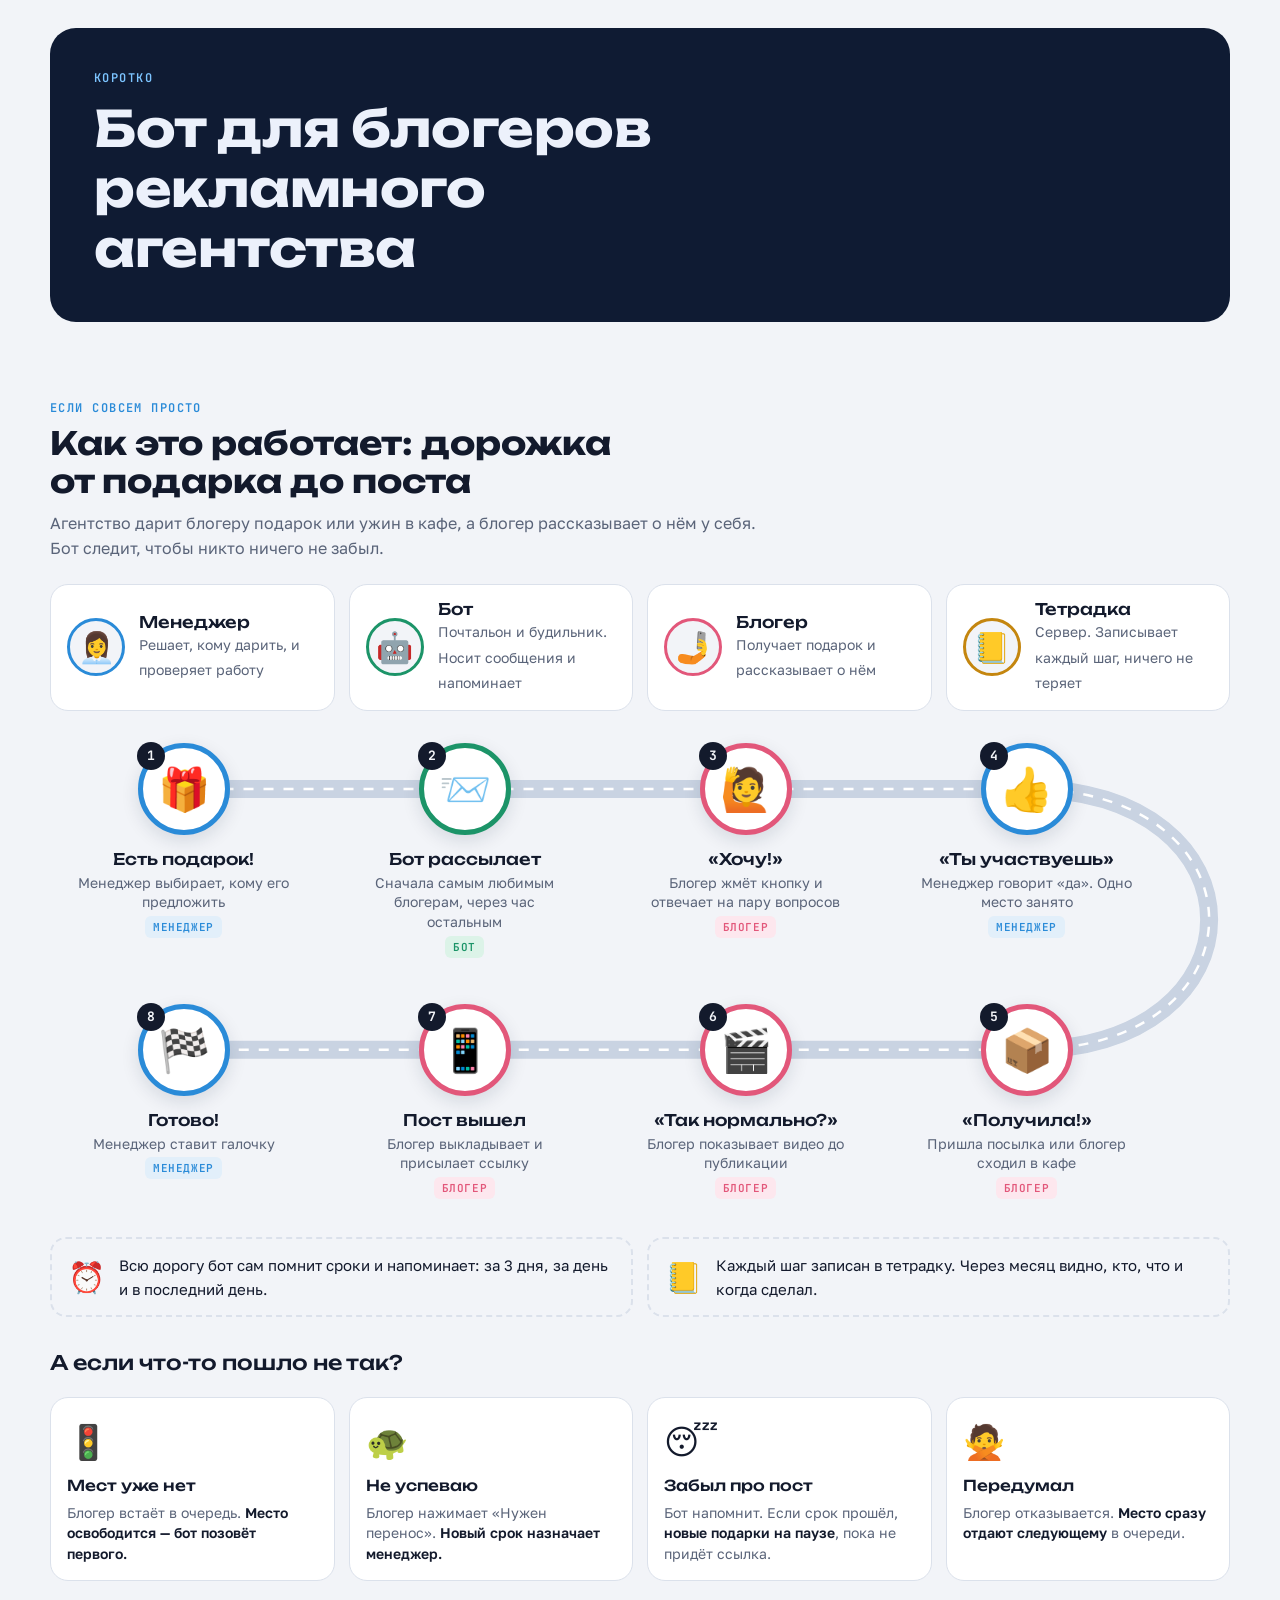
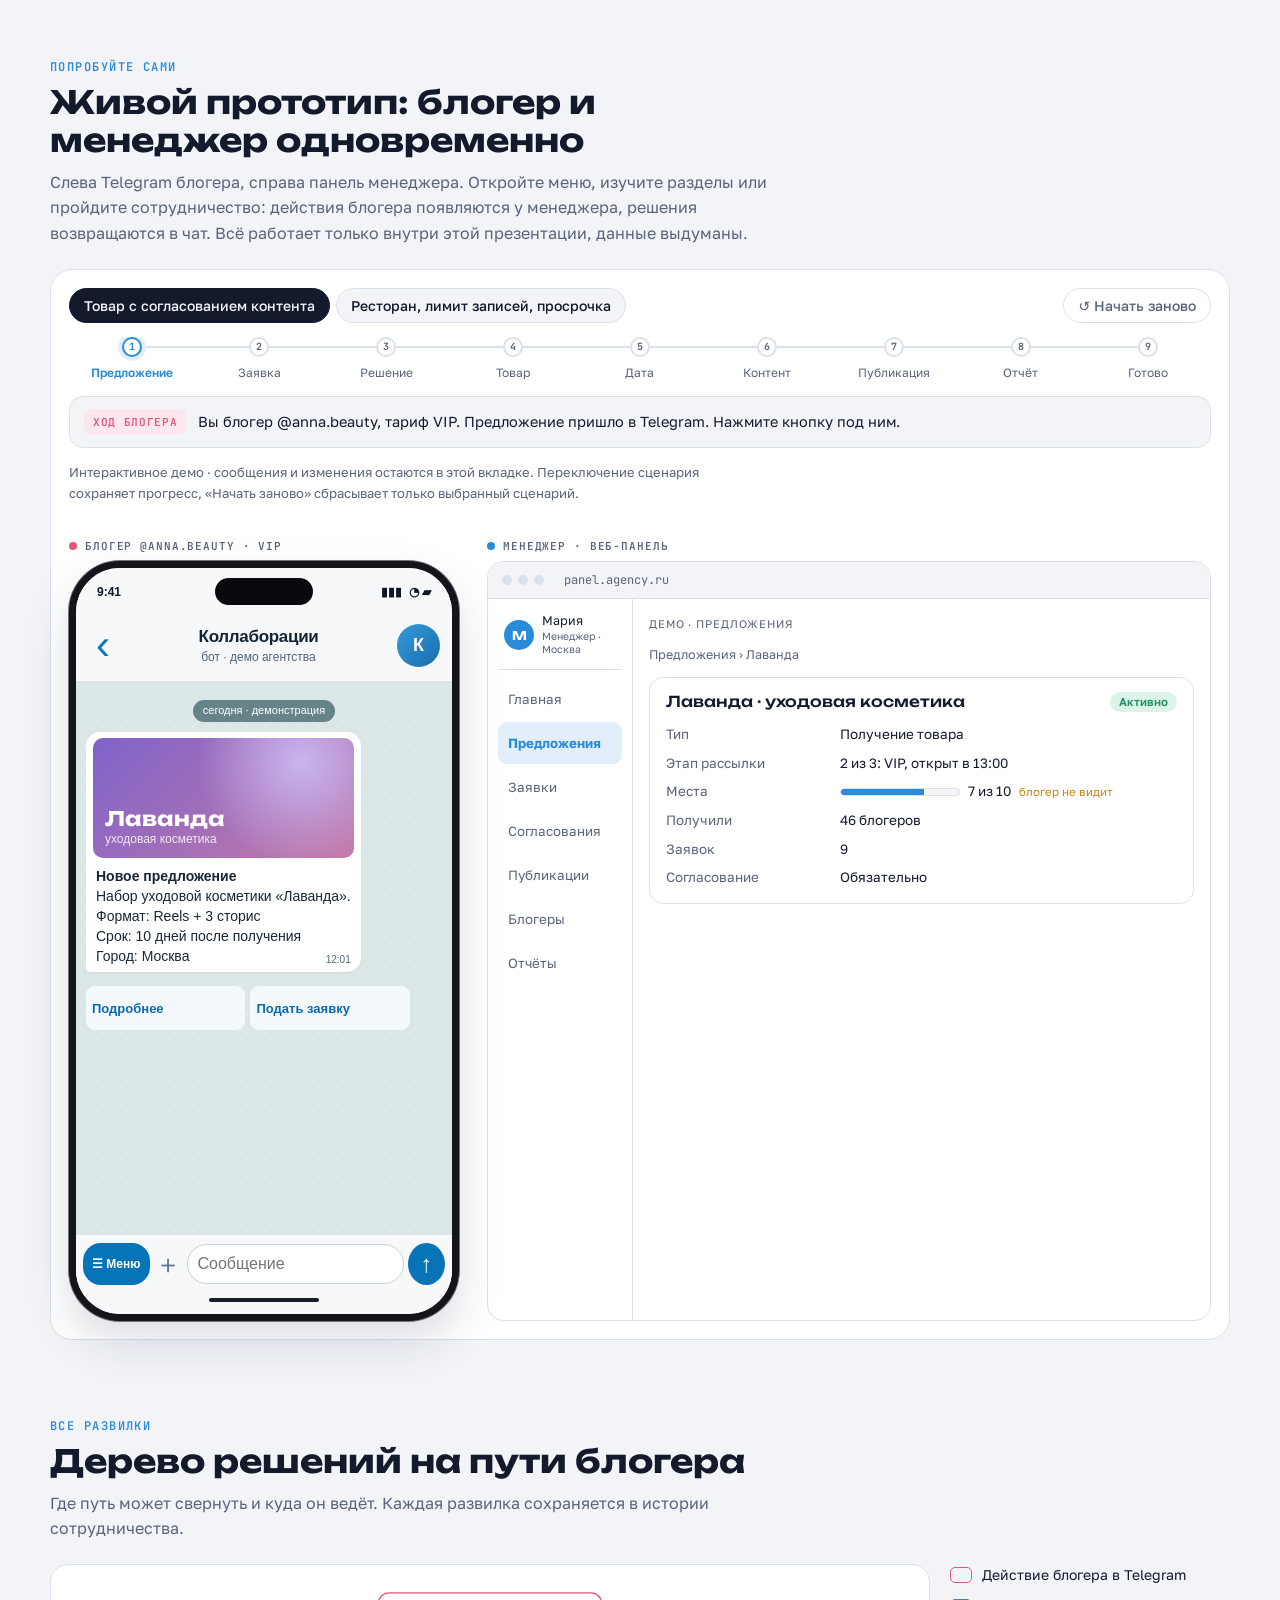
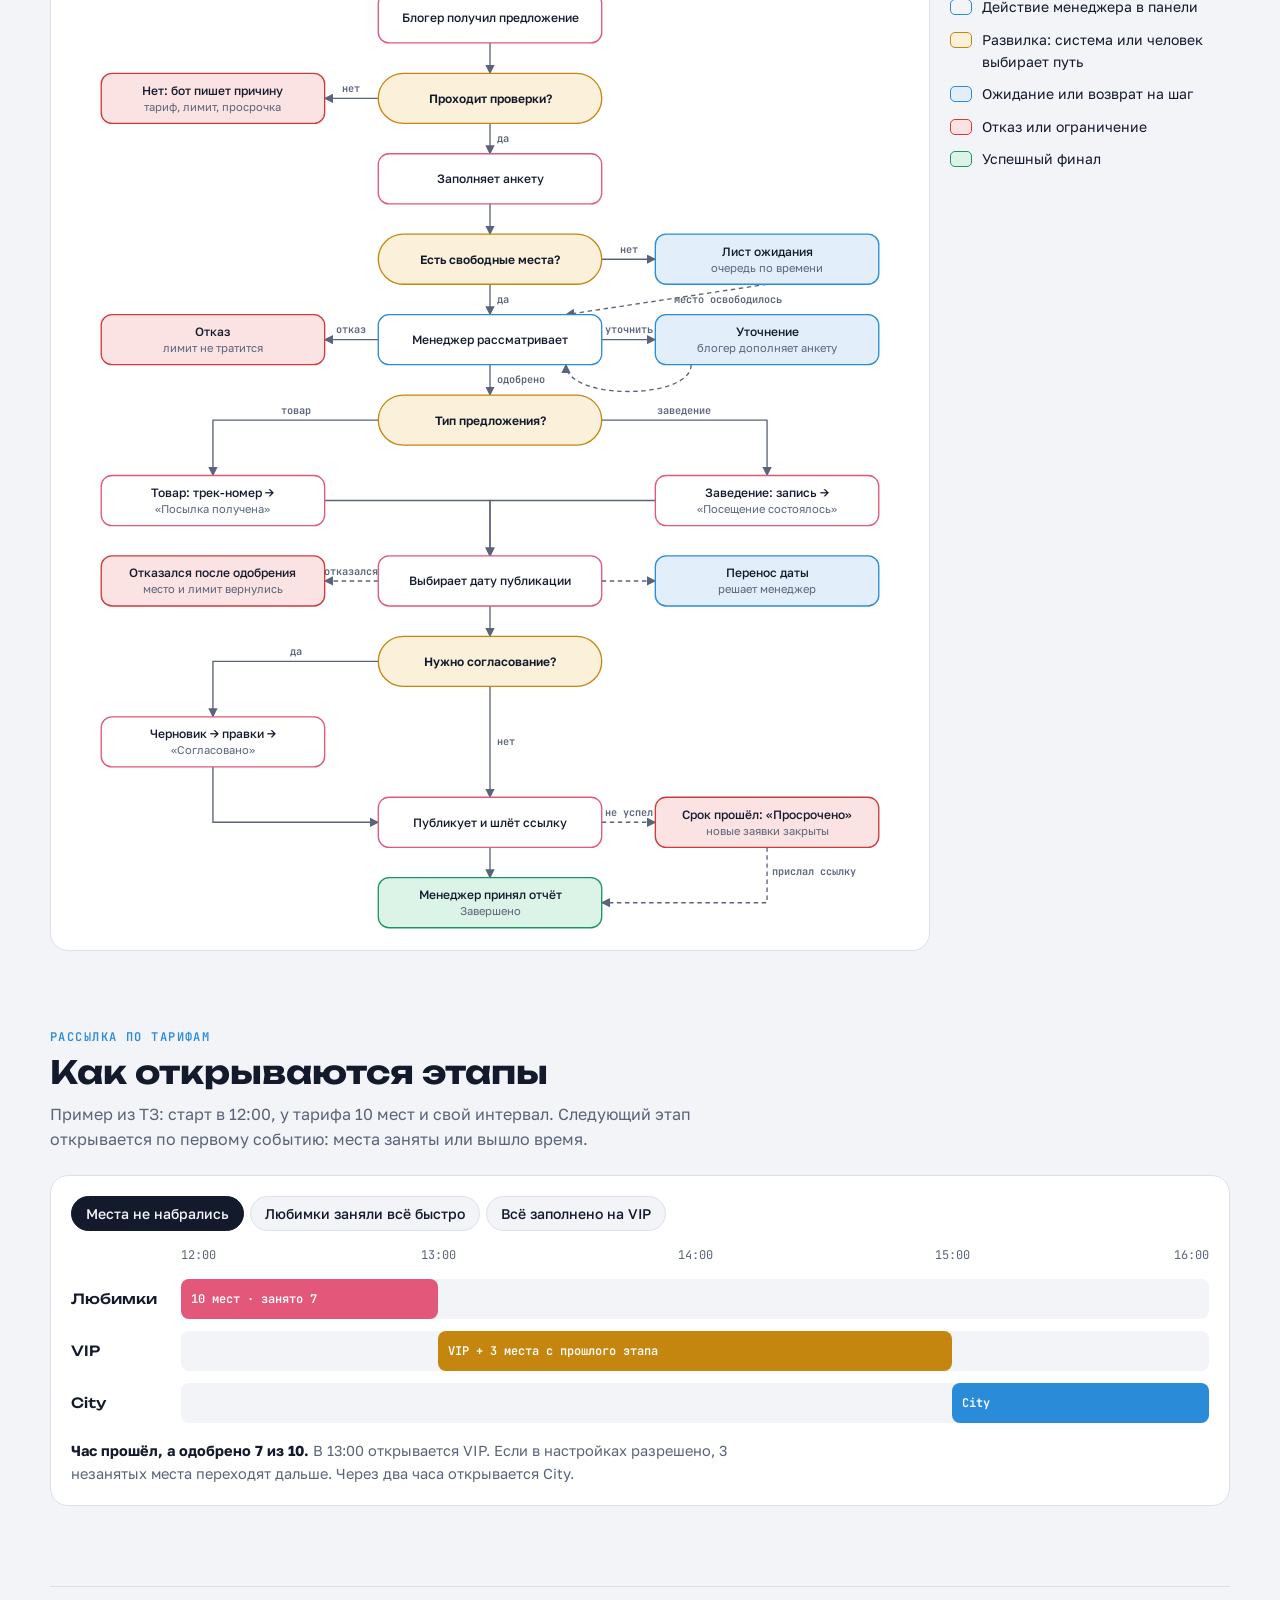
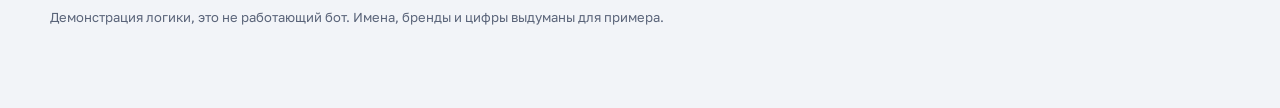
==== commit a17f67b3: "Make the presentation Telegram iPhone demo fully interactive" ====
--- a/short/index.html
+++ b/short/index.html
@@ -4,6 +4,7 @@
 <meta charset="utf-8">
 <meta name="viewport" content="width=device-width, initial-scale=1, viewport-fit=cover">
 <style>body{margin:0}[hidden]{display:none!important}img{max-width:100%}</style>
+<link rel="icon" href="data:,">
 </head>
 <body>
 <title>Бот для блогеров: коротко</title>
@@ -365,6 +366,7 @@
 }
 </style>
 
+<link rel="stylesheet" href="../assets/iphone-demo.css">
 <div class="wrap">
 
 <!-- ===== ЭКОСИСТЕМА ===== -->
@@ -423,7 +425,7 @@
   <div class="sec-head">
     <span class="eyebrow">Попробуйте сами</span>
     <h2>Живой прототип: блогер и менеджер одновременно</h2>
-    <p>Слева Telegram блогера, справа панель менеджера. Нажимайте подсвеченные кнопки: действие блогера сразу появляется в панели, решение менеджера приходит блогеру в чат. Это демонстрация, данные выдуманы.</p>
+    <p>Слева Telegram блогера, справа панель менеджера. Откройте меню, изучите разделы или пройдите сотрудничество: действия блогера появляются у менеджера, решения возвращаются в чат. Всё работает только внутри этой презентации, данные выдуманы.</p>
   </div>
 
   <div class="sim">
@@ -437,13 +439,28 @@
     <div class="progress-scroll"><div class="progress" id="progress"></div></div>
     <div class="hintbar" aria-live="polite"><span class="turn b" id="turn">Ход блогера</span><span class="hint" id="hint"></span></div>
 
-    <div class="sim-body">
+    <p id="demo-disclosure" class="demo-disclosure">Интерактивное демо · сообщения и изменения остаются в этой вкладке. Переключение сценария сохраняет прогресс, «Начать заново» сбрасывает только выбранный сценарий.</p><div id="demo-status" class="sr-only" role="status"></div><div class="sim-body">
       <div>
         <div class="side-label"><i style="background:var(--coral)"></i><span id="who">Блогер</span></div>
-        <div class="tgp">
-          <div class="tgp-head"><span class="av">К</span><div><b>Агентство · Коллаборации</b><small>бот</small></div></div>
-          <div class="tgp-chat" id="chat"></div>
-          <div class="tgp-input"><span class="menu">☰ Меню</span><span>Сообщение</span></div>
+        <div class="tgp" aria-label="Демонстрация Telegram на iPhone">
+          <div class="ios-status" aria-hidden="true"><span>9:41</span><span class="island"></span><span>▮▮▮ &nbsp;◔ ▰</span></div>
+          <header class="tgp-head">
+            <button type="button" class="ios-back" id="phone-back" aria-label="Назад к чатам">‹</button>
+            <button type="button" class="bot-heading" data-view="about"><b>Коллаборации</b><small>бот · демо агентства</small></button>
+            <button type="button" class="av" data-view="about" aria-label="О боте агентства">К</button>
+          </header>
+          <div class="phone-content">
+            <div class="tgp-chat" id="chat" role="region" aria-label="Переписка с ботом" tabindex="0"></div>
+            <section id="phone-view" class="phone-view" aria-label="Раздел бота" hidden></section>
+          </div>
+          <form class="tgp-input" id="composer" autocomplete="off">
+            <button type="button" class="menu" id="bot-menu" aria-controls="phone-view" aria-expanded="false">☰ Меню</button>
+            <button type="button" class="attach" data-view="attach" aria-label="Прикрепить демоматериал">＋</button>
+            <label class="sr-only" for="message-input">Сообщение боту в демо</label>
+            <input id="message-input" name="message" placeholder="Сообщение" maxlength="500" aria-describedby="demo-disclosure" />
+            <button type="submit" class="send" aria-label="Отправить сообщение в демо">↑</button>
+          </form>
+          <div class="ios-home" aria-hidden="true"><i></i></div>
         </div>
       </div>
       <div style="min-width:0">
@@ -451,8 +468,8 @@
         <div class="pn">
           <div class="pn-bar"><i></i><i></i><i></i>&nbsp; panel.agency.ru</div>
           <div class="pn-grid">
-            <nav class="pn-side" id="pnside"></nav>
-            <div class="pn-main" id="pnmain"></div>
+            <nav class="pn-side" id="pnside" aria-label="Разделы панели менеджера"></nav>
+            <div class="pn-main" id="pnmain" tabindex="-1" aria-label="Рабочая область менеджера"></div>
           </div>
         </div>
       </div>
@@ -530,158 +547,7 @@
 })();
 
 /* ---------- helpers ---------- */
-function pill(t,c){return '<span class="pill p-'+c+'">'+t+'</span>';}
-function kv(rows){return '<dl class="kv">'+rows.map(function(r){return '<dt>'+r[0]+'</dt><dd>'+r[1]+'</dd>';}).join('')+'</dl>';}
-function card(t,badge,body){return '<div class="pcard"><div class="pc-h"><b>'+t+'</b>'+(badge||'')+'</div>'+body+'</div>';}
-function seats(t,m){return '<span class="seats"><span class="seat-bar"><i style="width:'+Math.round(t/m*100)+'%"></i></span>'+t+' из '+m+' <em>блогер не видит</em></span>';}
-function crumb(t){return '<div class="crumb">'+t+'</div>';}
-function hist(a){return '<ol class="hist">'+a.map(function(x){return '<li>'+x+'</li>';}).join('')+'</ol>';}
-function vid(n,d){return {m:'video',n:n,d:d};}
-function img(n,d){return {m:'img',n:n,d:d};}
-
-/* ---------- сценарий «Товар» ---------- */
-var OFFER_G='<div class="offer-img og"><span>Лаванда</span><small>уходовая косметика</small></div><b>Новое предложение</b><br>Набор уходовой косметики «Лаванда».<br>Формат: Reels + 3 сторис<br>Срок: 10 дней после получения<br>Город: Москва';
-var OFFER_R='<div class="offer-img or"><span>Пенка</span><small>кафе · Патриаршие</small></div><b>Новое предложение</b><br>Ужин на двоих в кафе «Пенка».<br>Формат: Reels или пост + сторис с геометкой<br>Срок: 5 дней после визита';
-
-function gCamp(s){return {tab:'Предложения',h:crumb('Предложения › Лаванда')+card('Лаванда · уходовая косметика',pill('Активно','ok'),kv([['Тип','Получение товара'],['Этап рассылки','2 из 3: VIP, открыт в 13:00'],['Места',seats(s.seats,10)],['Получили',s.recv+' блогеров'],['Заявок',String(s.apps)],['Согласование','Обязательно']]))};}
-function gApp(s,st,c,extra){return {tab:'Заявки',h:crumb('Заявки › Лаванда')+'<div class="tbl-scroll"><table class="mini"><thead><tr><th>№</th><th>Блогер</th><th>Тариф</th><th>Статус</th></tr></thead><tbody><tr class="hl"><td>A-1042</td><td>@anna.beauty</td><td>VIP</td><td>'+pill(st,c)+'</td></tr><tr><td>A-1039</td><td>@olga_mama</td><td>VIP</td><td>'+pill('Одобрена','ok')+'</td></tr><tr><td>A-1036</td><td>@nika.daily</td><td>VIP</td><td>'+pill('Отклонена','bad')+'</td></tr></tbody></table></div>'+card('Анкета A-1042 · @anna.beauty','',kv([['Тариф, город','VIP, Москва'],['Instagram','@anna.beauty · 48,2 тыс.'],['Адрес','Москва, ул. Летняя, 5, кв. 12'],['Согласие с условиями','✓ да'],['История','6 завершённых, просрочек 0'],['Места',seats(s.seats,10)]].concat(extra||[])))};}
-function gCol(s,st,c,extra){return {tab:'Публикации',h:crumb('Публикации › Сотрудничество C-311')+card('Лаванда × @anna.beauty',pill(st,c),kv([['Тип','Получение товара'],['Трек-номер',s.track||'—'],['Крайний срок',s.dl],['Плановая дата',s.pub||'—']].concat(extra||[])))};}
-
-var G={
- g0:{st:0,bot:[OFFER_G],kb:[['Подробнее','g0d'],['Подать заявку','g1']],pn:gCamp,hint:'Вы блогер @anna.beauty, тариф VIP. Предложение пришло в Telegram. Нажмите кнопку под ним.'},
- g0d:{st:0,bot:['<b>Техническое задание</b><br>• Reels 30–60 секунд с распаковкой<br>• 3 сторис с отметкой @lavanda<br>• Публикация в течение 10 дней после получения<br>• Черновик Reels — на согласование менеджеру'],kb:[['Подать заявку','g1',1]],pn:gCamp,hint:'Подробности открываются в том же чате. Сколько всего мест, блогер не видит.'},
- g1:{st:1,set:{apps:10},bot:['Проверила ✅ тариф VIP, город Москва, просрочек нет.','<b>Анкета · шаг 1 из 3</b><br>Ваш Instagram: <b>@anna.beauty</b>, 48,2 тыс. подписчиков. Всё верно?'],kb:[['Да, верно','g2'],['Изменить','g2']],pn:gCamp,hint:'Бот проверил, можно ли подать заявку, и сам подставил сохранённые данные. Блогер только подтверждает.'},
- g2:{st:1,bot:['<b>Шаг 2 из 3</b><br>Адрес доставки: <b>Москва, ул. Летняя, 5, кв. 12</b>. Актуален?'],kb:[['Да, актуален','g3'],['Изменить','g3']],pn:gCamp,hint:'Адрес меняется, поэтому блогер подтверждает его для каждой заявки.'},
- g3:{st:1,bot:['<b>Шаг 3 из 3</b><br>Подтвердите условия: Reels + 3 сторис, публикация в течение 10 дней после получения, черновик на согласование.'],kb:[['Согласна, отправить','g4',1]],pn:gCamp,hint:'Перед отправкой обязательные поля проверены.'},
- g4:{st:2,bot:['Заявка <b>№A-1042</b> отправлена.<br>Статус: на рассмотрении. Ответ придёт сюда.'],pn:function(s){return gApp(s,'На рассмотрении','new');},pa:[['Одобрить','g5','ok'],['Запросить уточнение','g4q',''],['Отклонить','gx','bad']],hint:'Теперь вы менеджер. Заявка с анкетой уже в панели. Нажмите «Одобрить» или попробуйте «Запросить уточнение».'},
- g4q:{st:2,bot:['Менеджер просит уточнить:<br><i>«Пришлите, пожалуйста, скриншот охватов сторис за неделю»</i>'],kb:[['📎 Отправить скриншот','g4r',1]],pn:function(s){return gApp(s,'Требуются уточнения','wait');},hint:'Вопрос менеджера пришёл блогеру. Ответьте за блогера.'},
- g4r:{st:2,me:img('stats_week.png','скриншот охватов'),bot:['Спасибо, передала менеджеру.'],pn:function(s){return gApp(s,'На рассмотрении','new',[['Уточнение','📎 stats_week.png · охваты сторис 9 800']]);},pa:[['Одобрить','g5','ok'],['Отклонить','gx','bad']],hint:'Скриншот попал прямо в карточку заявки. Теперь одобрите.'},
- gx:{st:2,end:1,bot:['В этот раз заявка не одобрена. Новые предложения будут приходить сюда.'],pn:function(s){return gApp(s,'Отклонена','bad');},hint:'Это путь отказа. Место и лимиты не тратятся. Нажмите «Начать заново», чтобы пройти путь до конца.'},
- g5:{st:3,set:{seats:8},bot:['<b>Заявка одобрена 🎉</b><br>Вы участвуете в «Лаванде». Как только набор отправят, пришлю трек-номер.'],pn:function(s){return gCol(s,'Ожидается отправка товара','wait',[['Внести трек-номер','<span class="input">RU123456789 · СДЭК</span>'],['Места кампании',seats(s.seats,10)]]);},pa:[['Сохранить трек-номер','g6','ok']],hint:'Место занято: 8 из 10. Если два менеджера одобрят одновременно, система всё равно не даст превысить лимит. Внесите трек-номер.'},
- g6:{st:3,set:{track:'RU123456789'},bot:['Набор отправлен 📦<br>Трек-номер: <b>RU123456789</b>. Когда получите, нажмите кнопку.'],kb:[['Посылка получена','g7',1]],pn:function(s){return gCol(s,'Товар отправлен','new');},hint:'Снова вы блогер. Посылка пришла.'},
- g7:{st:4,bot:[function(s){return 'Отлично! Когда опубликуете?<br>Крайний срок — <b>'+s.dl+'</b>.';}],kb:[['28.10','g8'],['30.10','g8'],['02.11','g8'],['Нужен перенос','g7p']],pn:function(s){return gCol(s,'Товар получен','ok');},hint:'Блогер выбирает дату сам, но только в пределах срока. Можно попробовать «Нужен перенос».'},
- g7p:{st:4,bot:['Запрос на перенос отправлен менеджеру.<br>Причина: «уезжаю до 03.11». Пока срок прежний — <b>02.11</b>.'],pn:function(s){return gCol(s,'Товар получен','ok',[['Запрос на перенос',pill('02.11 → 06.11','wait')+' «уезжаю до 03.11»']]);},pa:[['Перенести на 06.11','g7a','ok'],['Отказать','g7n','bad']],hint:'Сам блогер срок не меняет, решает менеджер.'},
- g7a:{st:4,set:{dl:'06.11'},bot:['Менеджер одобрил перенос. Новый крайний срок — <b>06.11</b>.<br>Когда опубликуете?'],kb:[['04.11','g8'],['06.11','g8']],pn:function(s){return gCol(s,'Товар получен','ok',[['История сроков',hist(['02.11 → 06.11 · одобрила Мария · «уезжает до 03.11»'])]]);},hint:'Срок и напоминания пересчитаны, история изменений сохранена.'},
- g7n:{st:4,bot:['Перенос не одобрен, срок остаётся <b>02.11</b>. Когда опубликуете?'],kb:[['30.10','g8'],['02.11','g8']],pn:function(s){return gCol(s,'Товар получен','ok');},hint:'Отказ в переносе тоже записан в историю.'},
- g8:{st:5,pubFromLabel:1,bot:[function(s){return 'Записала дату публикации: <b>'+s.pub+'</b>.<br>Сначала пришлите черновик Reels на согласование.';}],kb:[['☁️ Отправить ссылку на черновик','g9',1]],pn:function(s){return gCol(s,'Ожидается контент','wait',[['Напоминания','за 3 дня, за 1 день и в день срока'],['Согласование','обязательно']]);},hint:'Система сама поставила напоминания. Видео тяжёлое, поэтому блогер присылает ссылку на облако. Отправьте её за блогера.'},
- g9:{st:5,me:'☁️ disk.yandex.ru/i/lavanda_v1',bot:['Черновик <b>v1</b> у менеджера. Ответ пришлю сюда.'],pn:function(){return {tab:'Согласования',h:crumb('Согласования › Лаванда × @anna.beauty')+card('Контент на согласовании',pill('v1','wait'),'<div class="vers"><div class="ver"><div class="thumb">▶</div>v1 · ссылка на облако</div></div><div class="note">Комментарий для правок: «Добавьте отметку @lavanda в первые 3 секунды»</div>')};},pa:[['Нужны правки','g10','warn'],['Согласовать','g11','ok']],hint:'Вы менеджер. Попробуйте вернуть черновик на правки.'},
- g10:{st:5,bot:['Нужны правки ✏️<br><i>«Добавьте отметку @lavanda в первые 3 секунды»</i>'],kb:[['☁️ Отправить исправленный','g10b',1]],pn:function(){return {tab:'Согласования',h:crumb('Согласования › Лаванда × @anna.beauty')+card('Требуются исправления',pill('ждём v2','bad'),'<div class="vers"><div class="ver old"><div class="thumb">▶</div>v1 · правки отправлены</div></div>')};},hint:'Блогер получил комментарий. Отправьте новую версию.'},
- g10b:{st:5,me:'☁️ disk.yandex.ru/i/lavanda_v2',bot:['Версия <b>v2</b> у менеджера.'],pn:function(){return {tab:'Согласования',h:crumb('Согласования › Лаванда × @anna.beauty')+card('Контент на согласовании',pill('v2','wait'),'<div class="vers"><div class="ver"><div class="thumb">▶</div>v2 · новая</div><div class="ver old"><div class="thumb">▶</div>v1 · «отметка в первые 3 с»</div></div>')};},pa:[['Согласовать','g11','ok']],hint:'Обе версии и комментарий сохранены. Согласуйте.'},
- g11:{st:6,bot:['<b>Контент согласован ✅</b><br>Можно публиковать. После публикации пришлите ссылку.','~ через 2 дня',function(s){return '🔔 Напоминание: публикация <b>'+s.pub+'</b>. Не забудьте прислать ссылку.';}],kb:[['🔗 Отправить ссылку','g12',1]],pn:function(s){return gCol(s,'Ожидается публикация','new',[['Контент','согласован, v2']]);},hint:'Бот сам напоминает о дате. Блогер публикует и присылает ссылку.'},
- g12:{st:7,me:'instagram.com/reel/Cx7Lav…',bot:['Ссылка получена. Отчёт у менеджера.'],pn:function(s){return gCol(s,'Отчёт на проверке','wait',[['Ссылка','instagram.com/reel/Cx7Lav…'],['Опубликовано',s.pub]]);},pa:[['Принять отчёт','g13','ok'],['Вернуть на исправление','g12r','bad']],hint:'Менеджер открывает ссылку и проверяет публикацию.'},
- g12r:{st:7,bot:['Менеджер просит дополнить отчёт:<br><i>«Пришлите скриншот статистики Reels через сутки»</i>'],kb:[['📎 Отправить скриншот','g12s',1]],pn:function(s){return gCol(s,'Требуются исправления отчёта','bad');},hint:'Отчёт вернулся блогеру с комментарием.'},
- g12s:{st:7,me:img('reels_stats.png','статистика Reels'),bot:['Скриншот передан менеджеру.'],pn:function(s){return gCol(s,'Отчёт на проверке','wait',[['Ссылка','instagram.com/reel/Cx7Lav…'],['Статистика','📎 reels_stats.png']]);},pa:[['Принять отчёт','g13','ok']],hint:'Теперь примите отчёт.'},
- g13:{st:8,end:1,bot:['<b>Сотрудничество «Лаванда» завершено</b> 🙌<br>Спасибо! Новые предложения будут приходить сюда.'],pn:function(s){return gCol(s,'Завершено','ok',[['История',hist(['19.10 заявка одобрена','20.10 товар отправлен','23.10 товар получен','25.10 черновик v1, правки','26.10 v2 согласован',s.pub+' опубликовано','отчёт принят'])]]);},hint:'Путь пройден. Все даты сохранены для отчёта бренду. Попробуйте второй сценарий — ресторан.'}
-};
-
-/* ---------- сценарий «Ресторан» ---------- */
-function rCamp(s){return {tab:'Предложения',h:crumb('Предложения › Кафе «Пенка»')+card('Кафе «Пенка» · ужин на двоих',pill('Активно','ok'),kv([['Тип','Посещение заведения'],['Этап рассылки','1 из 3: Любимки'],['Места',seats(s.seats,8)],['Лист ожидания','включён · 2 человека'],['Согласование','не нужно']]))};}
-function rApp(s,st,c){return {tab:'Заявки',h:crumb('Заявки › Кафе «Пенка»')+card('Анкета A-1057 · @kate_food',pill(st,c),kv([['Тариф, город','Любимки, Москва'],['Когда удобно',s.when||'—'],['Гостей',s.guests||'—'],['Записи в заведения','в октябре: '+s.lim+' из 2'],['Места',seats(s.seats,8)]]))+'<div class="note">Лимит записей тратится только при одобрении. Подача заявки его не трогает.</div>'};}
-function rCol(s,st,c,extra){return {tab:'Публикации',h:crumb('Публикации › Сотрудничество C-318')+card('Кафе «Пенка» × @kate_food',pill(st,c),kv([['Тип','Посещение заведения'],['Визит','24.10, 19:00'],['Крайний срок',s.dl],['Плановая дата',s.pub||'—'],['Записи в октябре',s.lim+' из 2']].concat(extra||[])))};}
-var R={
- r0:{st:0,bot:[OFFER_R],kb:[['Подробнее','r0d'],['Подать заявку','r1']],pn:rCamp,hint:'Вы блогер @kate_food, тариф Любимки. У тарифа лимит: 2 записи в заведения в месяц.'},
- r0d:{st:0,bot:['<b>Условия</b><br>• Ужин на двоих за счёт заведения<br>• Reels или пост + сторис с геометкой<br>• Публикация в течение 5 дней после визита<br>• Согласование не нужно'],kb:[['Подать заявку','r1',1]],pn:rCamp,hint:'Для этого предложения согласование контента выключено.'},
- r1:{st:1,bot:['Проверила ✅ тариф Любимки, Москва, просрочек нет.<br>Записи в заведения в октябре: <b>1 из 2</b>.','<b>Анкета · шаг 1 из 2</b><br>Когда вам удобно прийти?'],kb:[['Будни вечером','r2'],['Выходные днём','r2']],pn:rCamp,hint:'Если бы лимит был исчерпан, бот сразу сказал бы об этом и не принял заявку.'},
- r2:{st:1,whenFromLabel:1,bot:['<b>Шаг 2 из 2</b><br>Сколько будет гостей?'],kb:[['1','r3'],['2','r3']],pn:rCamp,hint:'Анкета короткая, поэтому бот спрашивает прямо в чате.'},
- r3:{st:2,guestsFromLabel:1,bot:['Заявка <b>№A-1057</b> отправлена. Статус: на рассмотрении.'],pn:function(s){return rApp(s,'На рассмотрении','new');},pa:[['Одобрить','r4','ok'],['Отклонить','rx','bad']],hint:'Вы менеджер. Лимит записей пока 1 из 2. Одобрите заявку.'},
- rx:{st:2,end:1,bot:['В этот раз заявка не одобрена. Лимит записей не изменился: <b>1 из 2</b>.'],pn:function(s){return rApp(s,'Отклонена','bad');},hint:'Отказ до одобрения лимит не тратит.'},
- r4:{st:3,set:{lim:2,seats:4},bot:['<b>Заявка одобрена 🎉</b><br>Вас ждут <b>24.10 в 19:00</b>.<br>Записи в октябре: <b>2 из 2</b>.'],kb:[['Запись подтверждена','r5'],['Не смогу прийти','rc']],pn:function(s){return rCol(s,'Ожидается посещение','wait');},hint:'Лимит списался только сейчас, при одобрении. Можно попробовать «Не смогу прийти».'},
- rc:{st:3,end:1,set:{lim:1,seats:3},bot:['Участие отменено. Лимит записей восстановлен: <b>1 из 2</b>.'],pn:function(s){return {tab:'Публикации',h:rCol(s,'Отменено блогером','bad',[['Лимит','списан 19.10 → возвращён 19.10']]).h+card('Лист ожидания',pill('авто','new'),'<div class="tbl-scroll"><table class="mini"><thead><tr><th>#</th><th>Блогер</th><th>Статус</th></tr></thead><tbody><tr class="hl"><td>1</td><td>@lena_eats</td><td>'+pill('Приглашена · ответ до 21:00','wait')+'</td></tr><tr><td>2</td><td>@max.food</td><td>'+pill('В очереди','mut')+'</td></tr></tbody></table></div>')};},hint:'Место вернулось, и система сама предложила его следующему из листа ожидания. Менеджер может поменять порядок вручную.'},
- r5:{st:3,bot:['Ждём вас 24.10 в 19:00. После визита нажмите кнопку.'],kb:[['Посещение состоялось','r6',1]],pn:function(s){return rCol(s,'Запись подтверждена','new');},hint:'Блогер сходил в кафе.'},
- r6:{st:4,bot:['Как прошло? Когда опубликуете?<br>Крайний срок — <b>29.10</b>.'],kb:[['26.10','r7'],['29.10','r7']],pn:function(s){return rCol(s,'Посещение подтверждено','ok');},hint:'Срок считается от даты визита.'},
- r7:{st:6,pubFromLabel:1,bot:[function(s){return 'Записала: <b>'+s.pub+'</b>. Согласование не нужно. Публикуйте и присылайте ссылку.';}],kb:[['🔗 Отправить ссылку','r9'],['⏩ Пропустить срок (демо)','r8']],pn:function(s){return rCol(s,'Ожидается публикация','new',[['Напоминания','за 3 дня, за 1 день и в день срока']]);},hint:'Шаг «Контент» пропущен. Чтобы увидеть, как работает просрочка, нажмите «Пропустить срок».'},
- r8:{st:6,bot:['~ 26.10','🔔 До крайнего срока 3 дня. Не забудьте прислать ссылку.','~ 28.10','🔔 Завтра крайний срок публикации.','~ 30.10','⚠️ <b>Срок публикации прошёл.</b><br>Новые заявки закрыты, пока вы не пришлёте ссылку на обзор «Пенки».'],kb:[['🔗 Отправить ссылку','r9',1]],pn:function(s){return {tab:'Публикации',h:rCol(s,'Ожидается публикация','new',[['Просрочка',pill('Просрочено на 1 день','bad')],['Блогер','новые заявки закрыты автоматически']]).h};},pa:[['Снять ограничение с причиной','r8m','']],hint:'Система сама напомнила, отметила просрочку и закрыла новые заявки. Этап сотрудничества сохранился: «ожидается публикация».'},
- r8m:{st:6,bot:['Менеджер снял ограничение. Пришлите ссылку до <b>01.11</b>.'],kb:[['🔗 Отправить ссылку','r9',1]],pn:function(s){return rCol(s,'Ожидается публикация','new',[['Просрочка',pill('Ограничение снято','mut')],['Журнал','Мария, 30.10: «болела, договорились до 01.11»']]);},hint:'Снять ограничение можно только с причиной, действие попадает в журнал.'},
- r9:{st:7,me:'instagram.com/p/Penka24…',bot:['Ссылка получена. Отчёт у менеджера.'],pn:function(s){return rCol(s,'Отчёт на проверке','wait',[['Ссылка','instagram.com/p/Penka24…']]);},pa:[['Принять отчёт','r10','ok']],hint:'Менеджер проверяет публикацию по ссылке.'},
- r10:{st:8,end:1,bot:['<b>Сотрудничество с «Пенкой» завершено</b> 🙌<br>Новые заявки снова открыты.'],pn:function(s){return rCol(s,'Завершено','ok');},hint:'Сотрудничество ушло из счётчиков неопубликованных и просроченных.'}
-};
-
-var SC={g:{nodes:G,start:'g0',who:'Блогер @anna.beauty · VIP',skip:[],s3:'Товар',init:{seats:7,recv:46,apps:9,dl:'02.11'}},
-        r:{nodes:R,start:'r0',who:'Блогер @kate_food · Любимки',skip:[5],s3:'Визит',init:{seats:3,lim:1,dl:'29.10'}}};
-var STAGES=['Предложение','Заявка','Решение','Получение','Дата','Контент','Публикация','Отчёт','Готово'];
-var TABS=['Главная','Предложения','Заявки','Согласования','Публикации','Блогеры','Отчёты'];
-
-var chat=document.getElementById('chat'),pnside=document.getElementById('pnside'),pnmain=document.getElementById('pnmain'),
-    prog=document.getElementById('progress'),hint=document.getElementById('hint'),turn=document.getElementById('turn'),who=document.getElementById('who');
-var reduce=window.matchMedia&&window.matchMedia('(prefers-reduced-motion: reduce)').matches;
-var cur,st,busy=false,run=0,clock;
-
-function tm(){clock+=3;var h=12+Math.floor(clock/60),m=clock%60;return h+':'+(m<10?'0':'')+m;}
-function scroll(){chat.scrollTop=chat.scrollHeight;}
-function addBubble(cls,html){var d=document.createElement('div');d.className='bb '+cls;d.innerHTML=html+'<span class="tm">'+tm()+'</span>';chat.appendChild(d);scroll();}
-function addMe(me){
-  if(typeof me==='string'){addBubble('me',me);return;}
-  if(me.m==='video')addBubble('me','<div class="thumb">▶</div><div class="fname">'+me.n+' · '+me.d+'</div>');
-  else addBubble('me','<div class="thumb img">🖼 '+me.d+'</div><div class="fname">'+me.n+'</div>');
-}
-function renderProgress(i){
-  var sc=SC[cur];prog.innerHTML=STAGES.map(function(n,k){
-    var lbl=k===3?sc.s3:n,cls=sc.skip.indexOf(k)>-1?'skip':(k<i?'done':(k===i?'cur':''));
-    if(k===8&&i===8)cls='done';
-    return '<div class="pg '+cls+'"><i>'+(cls==='done'?'✓':k+1)+'</i>'+lbl+'</div>';}).join('');
-}
-function renderPanel(n){
-  var p=n.pn?n.pn(st):{tab:'Главная',h:''};
-  pnside.innerHTML='<div class="me"><span class="av m">М</span><div>Мария<small>Москва · Лаванда, Пенка</small></div></div>'+
-    TABS.map(function(t){var badge=(t===p.tab&&n.pa&&n.pa.length)?'<em>1</em>':'';return '<span class="t'+(t===p.tab?' on':'')+'">'+t+badge+'</span>';}).join('');
-  var acts='';
-  if(n.pa&&n.pa.length){acts='<div class="pacts live">'+n.pa.map(function(a){return '<button type="button" class="a-'+(a[2]||'n')+'" data-go="'+a[1]+'">'+a[0]+'</button>';}).join('')+'</div>';}
-  pnmain.innerHTML=p.h+acts;
-  pnmain.classList.remove('flash');void pnmain.offsetWidth;pnmain.classList.add('flash');
-}
-function setTurn(n){
-  if(n.end){turn.className='turn e';turn.textContent='Готово';}
-  else if(n.pa&&n.pa.length){turn.className='turn m';turn.textContent='Ход менеджера';}
-  else{turn.className='turn b';turn.textContent='Ход блогера';}
-  hint.textContent=n.hint||'';
-}
-function go(id,label){
-  var my=++run;var n=SC[cur].nodes[id];busy=true;
-  chat.querySelectorAll('.ikb').forEach(function(k){k.classList.add('used');k.classList.remove('live');});
-  pnmain.querySelectorAll('.pacts').forEach(function(p){p.remove();});
-  if(n.set)for(var k in n.set)st[k]=n.set[k];
-  if(n.pubFromLabel&&label)st.pub=label;
-  if(n.whenFromLabel&&label)st.when=label;
-  if(n.guestsFromLabel&&label)st.guests=label;
-  if(label!==null){addMe(n.me!==undefined?n.me:label);}
-  else if(n.me!==undefined){addMe(n.me);}
-  renderProgress(n.st);
-  renderPanel(n);
-  var msgs=n.bot.slice(),i=0;
-  function next(){
-    if(my!==run)return;
-    if(i>=msgs.length){finish();return;}
-    var m=msgs[i++];if(typeof m==='function')m=m(st);
-    if(m.charAt(0)==='~'){var s=document.createElement('div');s.className='sep';s.textContent=m.slice(1).trim();chat.appendChild(s);scroll();setTimeout(next,reduce?0:250);return;}
-    if(reduce){addBubble('bot',m);next();return;}
-    var t=document.createElement('div');t.className='typing';t.innerHTML='<span></span><span></span><span></span>';chat.appendChild(t);scroll();
-    setTimeout(function(){if(my!==run)return;t.remove();addBubble('bot',m);setTimeout(next,180);},520);
-  }
-  function finish(){
-    if(n.kb&&n.kb.length){
-      var kb=document.createElement('div');kb.className='ikb'+((n.pa&&n.pa.length)?'':' live');
-      n.kb.forEach(function(b){var e=document.createElement('button');e.type='button';e.textContent=b[0];e.dataset.go=b[1];if(b[2]||n.kb.length===1||b[0].length>16)e.className='full';kb.appendChild(e);});
-      chat.appendChild(kb);scroll();
-    }
-    if(n.end){var e=document.createElement('div');e.className='ikb live';e.innerHTML='<button type="button" class="full" data-restart="1">↺ Пройти ещё раз</button>';chat.appendChild(e);scroll();}
-    setTurn(n);busy=false;
-  }
-  setTurn(n);hint.textContent='…';
-  setTimeout(next,label===null&&!n.me?(reduce?0:250):(reduce?0:300));
-}
-function start(sc){
-  cur=sc;run++;clock=0;st=JSON.parse(JSON.stringify(SC[sc].init));
-  chat.innerHTML='<div class="sep">сегодня</div>';who.textContent=SC[sc].who;
-  document.querySelectorAll('#try .seg button').forEach(function(b){b.setAttribute('aria-pressed',b.dataset.sc===sc?'true':'false');});
-  go(SC[sc].start,null);
-}
-chat.addEventListener('click',function(e){var b=e.target.closest('button');if(!b||busy)return;
-  if(b.dataset.restart){start(cur);return;}
-  if(b.closest('.ikb.used'))return;go(b.dataset.go,b.textContent);});
-pnmain.addEventListener('click',function(e){var b=e.target.closest('button[data-go]');if(!b||busy)return;go(b.dataset.go,null);});
-document.querySelectorAll('#try .seg button').forEach(function(b){b.addEventListener('click',function(){start(b.dataset.sc);});});
-document.getElementById('restart').addEventListener('click',function(){start(cur);});
-start('g');
+
 
 
 /* ---------- дерево ---------- */
@@ -753,5 +619,6 @@
 
 })();
 </script>
+<script src="../assets/iphone-demo.js"></script>
 </body>
 </html>
--- a/assets/iphone-demo.css
+++ b/assets/iphone-demo.css
@@ -0,0 +1,68 @@
+/* Shared by the full and short presentations. The phone is a local simulation. */
+.sr-only{position:absolute;width:1px;height:1px;padding:0;margin:-1px;overflow:hidden;clip-path:inset(50%);white-space:nowrap;border:0}
+#try [hidden]{display:none!important}
+#try button:focus-visible,#try input:focus-visible,#try [tabindex]:focus-visible{outline:3px solid #0067d5;outline-offset:3px}
+#try button{touch-action:manipulation}
+#try button:active{filter:brightness(.92)}
+.demo-disclosure{margin:0 0 22px;font-size:13px;color:var(--muted);max-width:80ch}
+.sim-body{grid-template-columns:minmax(300px,390px) minmax(0,1fr);gap:28px}
+.tgp{height:760px;max-height:85svh;min-height:540px;max-width:390px;margin:auto;border:7px solid #14151a;border-radius:51px;box-shadow:0 0 0 1px #707179,0 20px 45px #15234226;position:relative;background:#f6f6f8;font-family:-apple-system,BlinkMacSystemFont,"Segoe UI",sans-serif;color:#142335;isolation:isolate}
+.tgp h3,.tgp button,.tgp input{font-family:-apple-system,BlinkMacSystemFont,"Segoe UI",sans-serif}
+.tgp .view-body h3{font-weight:700;letter-spacing:-.4px}
+#try .view-body h3:focus-visible{outline:0}
+.tgp-chat,.phone-view{scrollbar-width:thin;scrollbar-color:#9cb0be transparent}
+.ios-status{height:49px;flex-shrink:0;display:flex;align-items:center;justify-content:space-between;padding:0 21px;font-size:12px;font-weight:700;color:#101827;position:relative;background:#f7f8fa}
+.ios-status .island{position:absolute;left:50%;transform:translateX(-50%);top:10px;width:98px;height:27px;border-radius:20px;background:#080a0e}
+.tgp-head{height:65px;flex-shrink:0;padding:0 12px 8px 5px;gap:4px;background:#f7f8fa;color:#122537;border-bottom:1px solid #d9e0e5}
+.ios-back{border:0;background:transparent;color:#0877c8;font:42px/1 system-ui;width:44px;height:48px;cursor:pointer}
+.bot-heading{flex:1;border:0;background:transparent;color:inherit;padding:6px 2px;text-align:center;cursor:pointer;min-width:0}
+.tgp-head .bot-heading b{font-size:17px;letter-spacing:-.3px;line-height:1.35}
+.tgp-head .bot-heading small{font-size:12px;color:#526475;opacity:1}
+.tgp-head button.av{width:43px;height:43px;flex-basis:43px;margin-left:5px;border:0;color:white;cursor:pointer;background:linear-gradient(135deg,#369bd9,#186cae);font-size:18px}
+.phone-content{flex:1;min-height:0;position:relative;display:flex;overflow:hidden;background:#dbe6e7}
+.tgp-chat{min-height:0;width:100%;padding:14px 10px 18px;scroll-behavior:auto;overscroll-behavior:contain;scroll-padding:12px;background-color:#dbe6e7;background-image:radial-gradient(#ffffff55 1px,transparent 1px);background-size:18px 18px}
+.tgp .bb{font-size:14px;line-height:1.43;max-width:91%;color:#182737;box-shadow:0 1px 2px #344b5b16;animation:none;overflow-wrap:anywhere}
+.tgp .bb.bot{background:#fff}.tgp .bb.me{background:#e3ffc9}
+.tgp .bb .tm{color:#526674;font-size:10px}
+.tgp .ikb{width:91%;animation:none;gap:5px}
+.tgp .ikb button{min-height:44px;background:#f6fbffe8;color:#096baf;font-size:13px;font-weight:600;animation:none;backdrop-filter:none;overflow-wrap:anywhere}
+.tgp .ikb.used button{opacity:.55;cursor:default}
+.tgp .offer-img{height:120px}.tgp .sep{background:#66838a;color:#fff;font-size:11px}
+.tgp-input{padding:8px 7px 5px;gap:4px;flex-shrink:0;background:#f7f8fa;border:0;min-height:54px;align-items:center;margin:0}
+.tgp-input .menu{border:0;flex-shrink:0;min-height:42px;padding:5px 9px;border-radius:18px;background:#0874b8;color:#fff;font-size:12px;cursor:pointer}
+.tgp-input .attach{flex-shrink:0;font-size:26px;color:#50728d;background:transparent;border:0;width:29px;min-height:42px;padding:0;cursor:pointer}
+.tgp-input input{min-width:0;flex:1;border:1px solid #c5d0d7;background:#fff;border-radius:22px;min-height:40px;width:30px;padding:7px 10px;font:16px/1.3 -apple-system,BlinkMacSystemFont,"Segoe UI",sans-serif;color:#162a3c}
+.tgp-input .send{flex-shrink:0;width:37px;height:42px;border:0;border-radius:50%;background:#0874b8;color:#fff;font-size:24px;font-weight:600;cursor:pointer}
+.ios-home{height:24px;flex-shrink:0;background:#f7f8fa;display:grid;place-items:center;padding-bottom:4px}
+.ios-home i{width:110px;height:4px;border-radius:10px;background:#1a1e26}
+.phone-view{width:100%;overflow-y:auto;overscroll-behavior:contain;background:#f1f4f7;scroll-padding:12px;color:#1e3244}
+.view-nav{display:flex;align-items:center;justify-content:space-between;padding:7px 10px;background:#ffffffed;border-bottom:1px solid #dce3e9;position:sticky;top:0;z-index:2;font-size:12px;color:#566b7d}
+.view-body{padding:20px 14px 24px;font-size:14px;line-height:1.5}
+.view-body h3{font-size:22px;line-height:1.2;letter-spacing:-.5px;margin:0 0 13px;color:#132b42}
+.view-body p{margin:9px 0 16px}.view-body .view-kicker{font-size:10px;text-transform:uppercase;letter-spacing:.12em;color:#526b80;margin-top:0}
+.bot-menu-list{margin:18px 0 8px;background:#fff;border:1px solid #dce5ec;border-radius:15px;overflow:hidden}
+.bot-menu-row{display:flex;align-items:center;gap:10px;min-height:52px;width:100%;padding:11px 12px;text-align:left;background:white;border:0;border-bottom:1px solid #e7edf1;color:#1d374e;font:500 13px/1.4 inherit;cursor:pointer}
+.bot-menu-row:last-child{border-bottom:0}.menu-index{color:#086eae;font-size:10px;font-weight:700;background:#e5f2ff;width:25px;height:25px;display:grid;place-items:center;border-radius:7px;flex-shrink:0}.chevron{color:#8ba2b5;margin-left:auto;font-size:20px}
+.bot-link{min-height:40px;padding:7px 6px;background:transparent;color:#066aad;border:0;font:500 13px/1.4 inherit;cursor:pointer}
+.bot-primary,.demo-button{display:block;min-height:44px;padding:11px 14px;background:#0874b8;color:#fff;border:0;border-radius:12px;font:600 13px/1.4 -apple-system,BlinkMacSystemFont,"Segoe UI",sans-serif;cursor:pointer;text-align:left;max-width:100%;margin:8px 0}
+.bot-primary{width:100%;text-align:center}
+.bot-list-item{display:flex;flex-direction:column;align-items:flex-start;width:100%;gap:8px;padding:17px 14px;margin:12px 0;border:1px solid #d2e0eb;border-radius:15px;background:#fff;color:#19374d;text-align:left;cursor:pointer;font:14px/1.4 inherit}
+.bot-list-item small{color:#527087}.bot-list-item>span:last-child{color:#006daf;font-weight:600;font-size:12px}
+.bot-note{padding:13px;border-radius:12px;background:#e4edf5;font-size:13px;margin:14px 0}
+.contact-avatar{display:grid;place-items:center;margin:8px 0 16px;width:60px;height:60px;background:#2583bd;color:#fff;border-radius:50%;font-size:24px}
+.view-body dl.kv{grid-template-columns:1fr;gap:2px;font-size:13px}.view-body dl.kv dt{color:#526b80}.view-body dl.kv dd{color:#142f45;margin:0 0 12px;overflow-wrap:anywhere}
+.demo-field{display:block;min-height:44px;border:1px solid #9db0c0;border-radius:9px;background:#fff;color:#1b3348;font:16px/1.4 inherit;width:100%;padding:9px 10px;margin:8px 0;box-sizing:border-box}
+.demo-caption{font-size:12px!important;color:var(--muted);line-height:1.5}
+.view-body .demo-caption{color:#526b80}.demo-panel-caption{font-size:11px;text-transform:uppercase;letter-spacing:.08em;color:var(--muted)}
+.pn{min-height:min(760px,85svh)}.pn-grid{grid-template-columns:145px minmax(0,1fr)}
+.pn-side button.t{padding:10px;border-radius:9px;color:var(--muted);display:block;border:0;background:transparent;text-align:left;min-height:42px;font:500 13px/1.3 inherit;cursor:pointer}
+.pn-side button.t.on{background:var(--sky-soft);color:var(--sky);font-weight:700}
+.pn-main{align-self:start;overflow-wrap:anywhere}.pn-main h3{margin:0;font-size:22px}.pn-main .demo-button{background:var(--sky);color:white}
+.demo-metrics{display:grid;grid-template-columns:repeat(3,minmax(0,1fr));gap:8px}.demo-metrics button{background:var(--bg);border:1px solid var(--line);border-radius:12px;padding:14px 8px;color:var(--ink);text-align:left;cursor:pointer;font-size:11px}.demo-metrics b{display:block;font-size:25px;margin-bottom:5px}
+#try .pacts button{min-height:44px}
+@media(min-width:1100px){.sim-body>div:first-child{position:sticky;top:16px}}
+@media(max-width:1000px){.sim-body{grid-template-columns:1fr}.tgp{max-height:none;height:740px}.sim-body>div:first-child{width:100%;max-width:390px;margin:auto}.pn{min-height:530px}.pn-grid{grid-template-columns:150px minmax(0,1fr)}}
+@media(max-width:600px){.sim-body{gap:30px}.tgp{min-height:0;height:690px;max-height:90svh;border-width:5px;border-radius:39px;width:100%;box-sizing:border-box}.ios-status{padding:0 16px;height:44px}.ios-status .island{width:85px;height:24px}.tgp-head{height:60px}.tgp-head .bot-heading b{font-size:16px}.tgp-input .menu{font-size:11px;padding:4px 7px}.tgp-input{gap:3px;padding-left:5px;padding-right:5px}.tgp-input .attach{width:24px}.tgp-input .send{width:32px}.tgp-input input{padding:6px 8px}.pn-grid{display:flex;flex-direction:column}.pn-side{flex-direction:row;overflow-x:auto;gap:3px}.pn-side .me{display:none}.pn-side button.t{white-space:nowrap;flex-shrink:0}.pn-main{width:100%;box-sizing:border-box}.view-body{padding:16px 11px}.bot-menu-row{font-size:12px}.sim-body>div:first-child{min-width:0}}
+@media(max-width:600px){.sim{padding:14px 8px}.tgp-input .attach{font-size:24px}.demo-disclosure{font-size:12px}}
+@media(prefers-reduced-motion:reduce){#try *,#try *:before,#try *:after{animation:none!important;transition:none!important;scroll-behavior:auto!important}}
+@media(forced-colors:active){#try button:focus-visible,#try input:focus-visible{outline-color:Highlight}}
